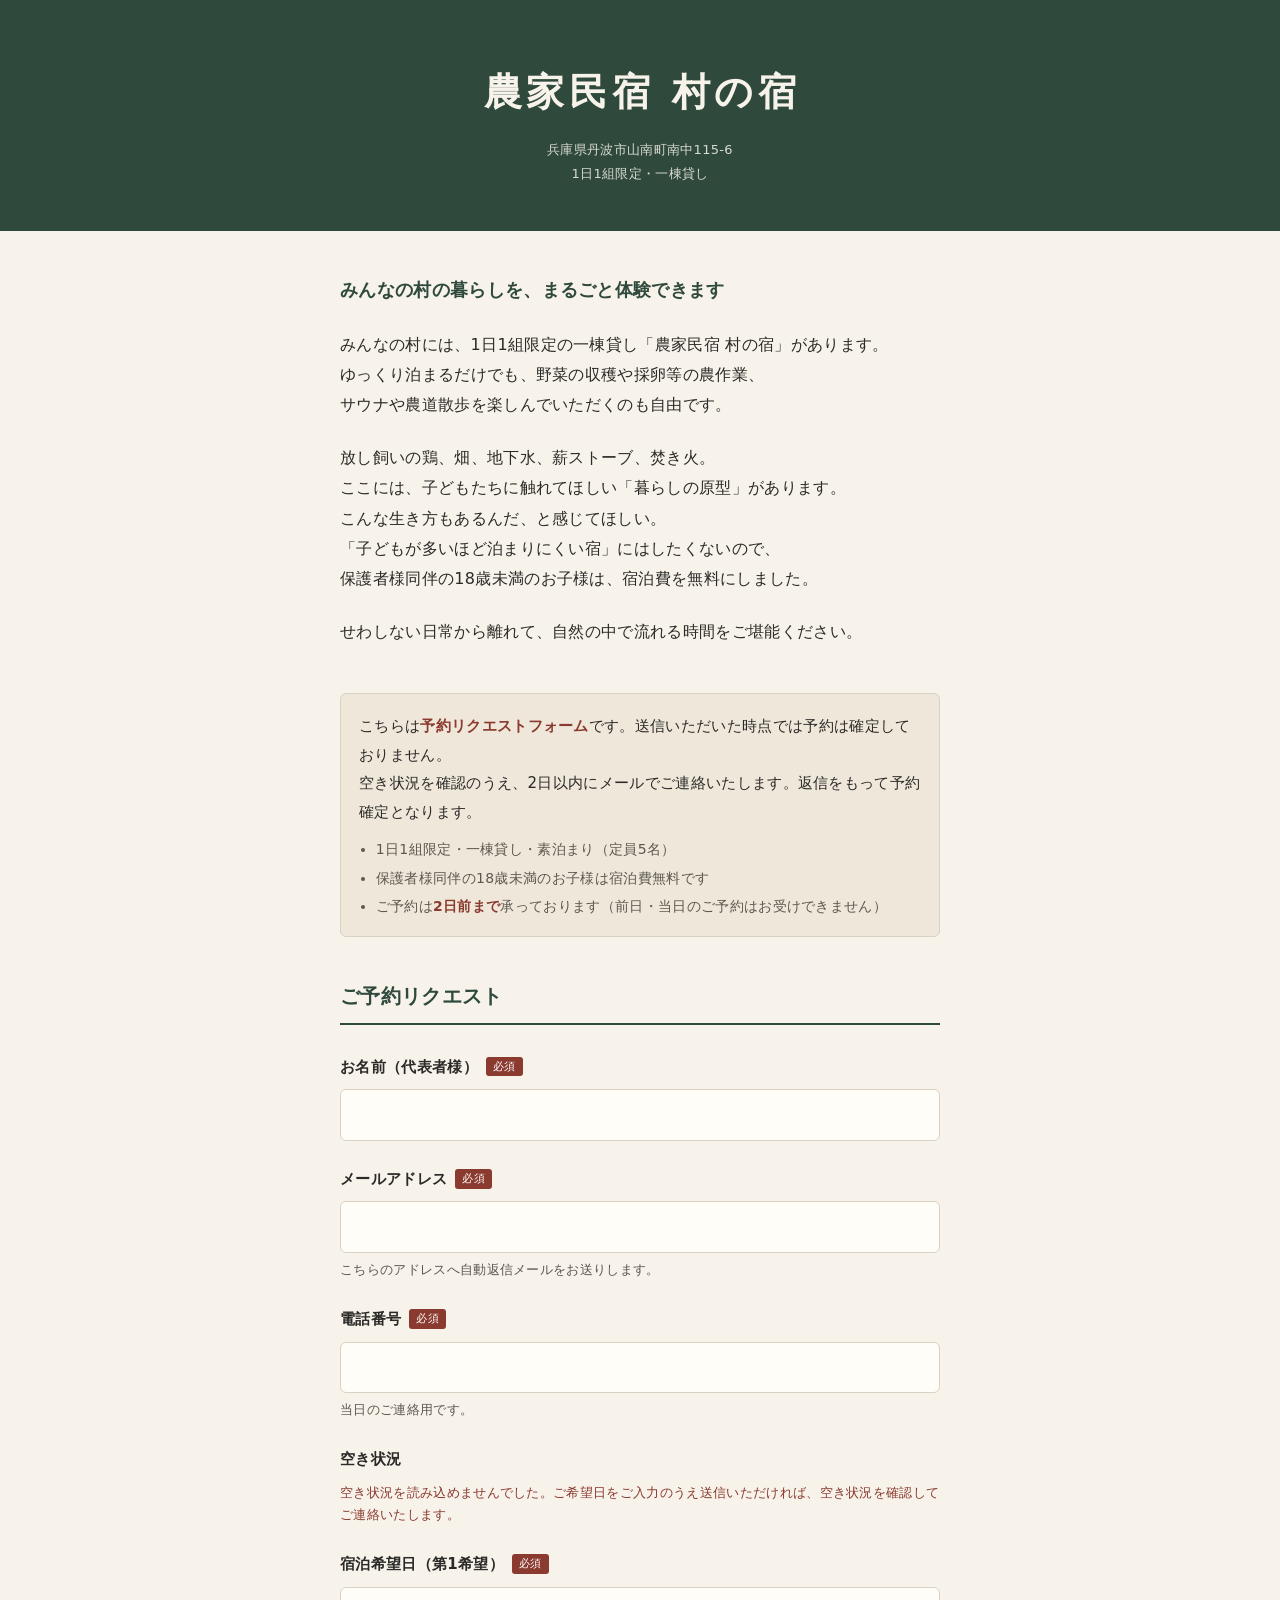
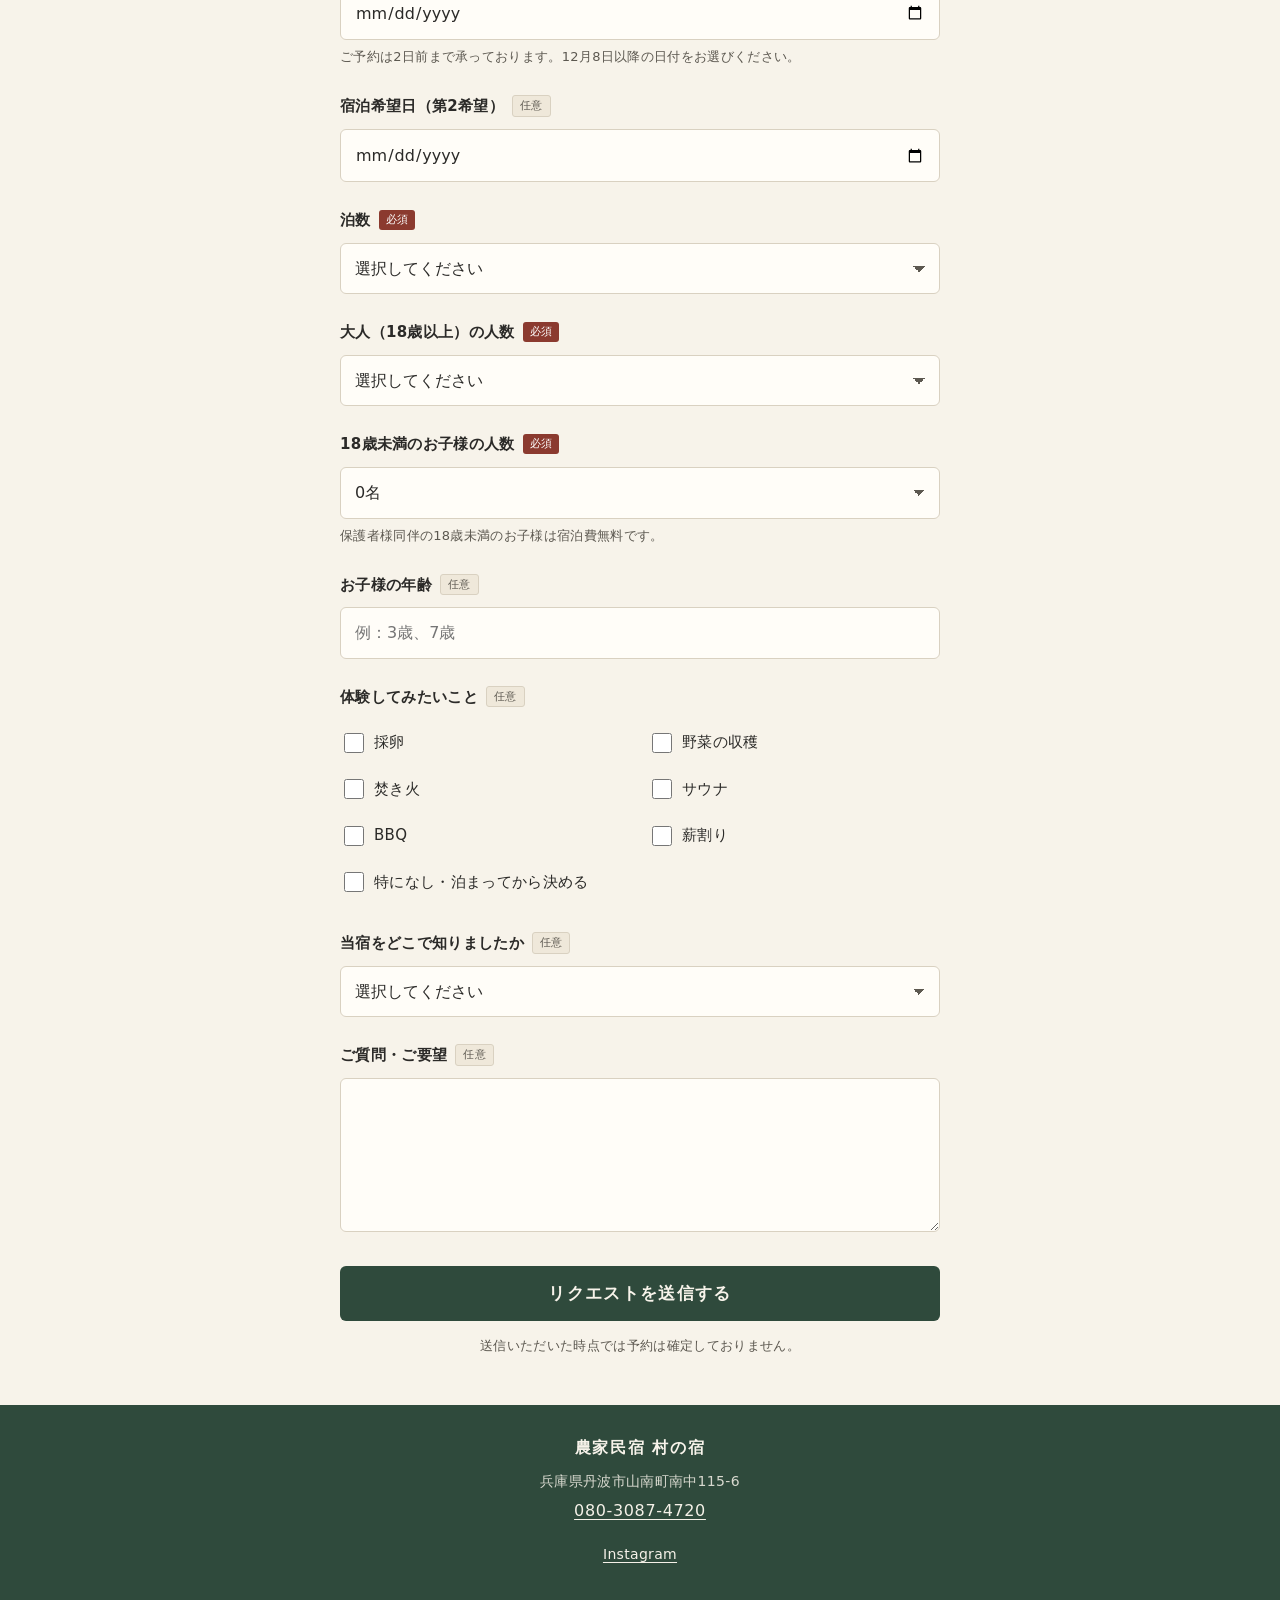
==== index.html @ bb7b324a "Add files via upload" ====
<!DOCTYPE html>
<html lang="ja">
<head>
<meta charset="UTF-8">
<meta name="viewport" content="width=device-width, initial-scale=1">
<title>ご予約リクエスト｜農家民宿 村の宿（兵庫県丹波市）</title>
<meta name="description" content="兵庫県丹波市の1日1組限定・一棟貸し「農家民宿 村の宿」の予約リクエストフォームです。">
<link rel="stylesheet" href="style.css">
</head>
<body>

<header class="hero">
  <h1 class="hero-title">農家民宿 村の宿</h1>
  <p class="hero-place">
    兵庫県丹波市山南町南中115-6<br>
    1日1組限定・一棟貸し
  </p>
</header>

<main>

  <!-- ============ 1. 宿の紹介文（要件書の確定稿。変更しないこと） ============ -->
  <section class="intro">
    <p class="lead">みんなの村の暮らしを、まるごと体験できます</p>
    <p>
      みんなの村には、1日1組限定の一棟貸し「農家民宿 村の宿」があります。<br>
      ゆっくり泊まるだけでも、野菜の収穫や採卵等の農作業、<br>
      サウナや農道散歩を楽しんでいただくのも自由です。
    </p>
    <p>
      放し飼いの鶏、畑、地下水、薪ストーブ、焚き火。<br>
      ここには、子どもたちに触れてほしい「暮らしの原型」があります。<br>
      こんな生き方もあるんだ、と感じてほしい。<br>
      「子どもが多いほど泊まりにくい宿」にはしたくないので、<br>
      保護者様同伴の18歳未満のお子様は、宿泊費を無料にしました。
    </p>
    <p>
      せわしない日常から離れて、自然の中で流れる時間をご堪能ください。
    </p>
  </section>

  <!-- ============ 2. 注意書き ============ -->
  <section class="notice">
    <p>
      こちらは<strong>予約リクエストフォーム</strong>です。送信いただいた時点では予約は確定しておりません。<br>
      空き状況を確認のうえ、2日以内にメールでご連絡いたします。返信をもって予約確定となります。
    </p>
    <ul>
      <li>1日1組限定・一棟貸し・素泊まり（定員5名）</li>
      <li>保護者様同伴の18歳未満のお子様は宿泊費無料です</li>
      <li>ご予約は<strong>2日前まで</strong>承っております（前日・当日のご予約はお受けできません）</li>
    </ul>
  </section>

  <!-- ============ 3. フォーム本体 ============ -->
  <section class="form-section" id="formSection">
    <h2>ご予約リクエスト</h2>

    <form id="reserveForm" novalidate>

      <div class="field">
        <label for="name">お名前（代表者様）<span class="req">必須</span></label>
        <input type="text" id="name" name="name" autocomplete="name" required>
      </div>

      <div class="field">
        <label for="email">メールアドレス<span class="req">必須</span></label>
        <input type="email" id="email" name="email" autocomplete="email" inputmode="email" required>
        <p class="hint">こちらのアドレスへ自動返信メールをお送りします。</p>
      </div>

      <div class="field">
        <label for="tel">電話番号<span class="req">必須</span></label>
        <input type="tel" id="tel" name="tel" autocomplete="tel" inputmode="tel" required>
        <p class="hint">当日のご連絡用です。</p>
      </div>

      <!-- ===== 空き状況カレンダー（Googleカレンダーと連動） ===== -->
      <div class="field">
        <p class="cal-label">空き状況</p>

        <div class="calendar-box" id="calendarBox" hidden>
          <div class="cal-head">
            <button type="button" class="cal-nav" id="calPrev" aria-label="前の月">‹</button>
            <p class="cal-title" id="calTitle">—</p>
            <button type="button" class="cal-nav" id="calNext" aria-label="次の月">›</button>
          </div>

          <div class="cal-grid cal-dow" aria-hidden="true">
            <span class="cal-sun">日</span><span>月</span><span>火</span>
            <span>水</span><span>木</span><span>金</span><span class="cal-sat">土</span>
          </div>

          <div class="cal-grid" id="calGrid"></div>

          <p class="cal-legend">
            <span class="lg-ok">○</span>ご予約いただけます
            <span class="lg-ng">×</span>ご予約いただけません
          </p>
        </div>

        <p class="cal-status" id="calStatus">空き状況を読み込んでいます…</p>
      </div>

      <div class="field">
        <label for="date1">宿泊希望日（第1希望）<span class="req">必須</span></label>
        <input type="date" id="date1" name="date1" required>
        <p class="date-judge" id="date1Judge" hidden></p>
        <p class="hint">
          ご予約は2日前まで承っております。<span class="js-min-date">—</span>以降の日付をお選びください。
        </p>
      </div>

      <div class="field">
        <label for="date2">宿泊希望日（第2希望）<span class="opt">任意</span></label>
        <input type="date" id="date2" name="date2">
        <p class="date-judge" id="date2Judge" hidden></p>
      </div>

      <div class="field">
        <label for="nights">泊数<span class="req">必須</span></label>
        <select id="nights" name="nights" required>
          <option value="">選択してください</option>
          <option value="1泊">1泊</option>
          <option value="2泊">2泊</option>
          <option value="3泊以上">3泊以上</option>
        </select>
      </div>

      <div class="field">
        <label for="adults">大人（18歳以上）の人数<span class="req">必須</span></label>
        <select id="adults" name="adults" required>
          <option value="">選択してください</option>
          <option value="1">1名</option>
          <option value="2">2名</option>
          <option value="3">3名</option>
          <option value="4">4名</option>
          <option value="5">5名</option>
        </select>
      </div>

      <div class="field">
        <label for="children">18歳未満のお子様の人数<span class="req">必須</span></label>
        <select id="children" name="children" required>
          <option value="0">0名</option>
          <option value="1">1名</option>
          <option value="2">2名</option>
          <option value="3">3名</option>
          <option value="4">4名</option>
        </select>
        <p class="hint">保護者様同伴の18歳未満のお子様は宿泊費無料です。</p>
        <p class="inline-warn" id="capacityWarn" hidden>
          定員は5名です。合計人数をご確認ください。
        </p>
      </div>

      <div class="field">
        <label for="childAges">お子様の年齢<span class="opt">任意</span></label>
        <input type="text" id="childAges" name="childAges" placeholder="例：3歳、7歳">
      </div>

      <fieldset class="field">
        <legend>体験してみたいこと<span class="opt">任意</span></legend>
        <div class="checks">
          <label><input type="checkbox" name="experiences" value="採卵"><span>採卵</span></label>
          <label><input type="checkbox" name="experiences" value="野菜の収穫"><span>野菜の収穫</span></label>
          <label><input type="checkbox" name="experiences" value="焚き火"><span>焚き火</span></label>
          <label><input type="checkbox" name="experiences" value="サウナ"><span>サウナ</span></label>
          <label><input type="checkbox" name="experiences" value="BBQ"><span>BBQ</span></label>
          <label><input type="checkbox" name="experiences" value="薪割り"><span>薪割り</span></label>
          <label><input type="checkbox" name="experiences" value="特になし・泊まってから決める"><span>特になし・泊まってから決める</span></label>
        </div>
      </fieldset>

      <div class="field">
        <label for="source">当宿をどこで知りましたか<span class="opt">任意</span></label>
        <select id="source" name="source">
          <option value="">選択してください</option>
          <option value="Instagram">Instagram</option>
          <option value="YouTube">YouTube</option>
          <option value="書籍">書籍</option>
          <option value="Airbnb">Airbnb</option>
          <option value="知人の紹介">知人の紹介</option>
          <option value="検索">検索</option>
          <option value="その他">その他</option>
        </select>
      </div>

      <div class="field">
        <label for="message">ご質問・ご要望<span class="opt">任意</span></label>
        <textarea id="message" name="message" rows="5"></textarea>
      </div>

      <!-- スパム対策用のhoneypot。人には見えない。入力があれば送信を無視する -->
      <div class="hp" aria-hidden="true">
        <label for="company">会社名（入力しないでください）</label>
        <input type="text" id="company" name="company" tabindex="-1" autocomplete="off">
      </div>

      <p class="error-box" id="errorBox" hidden></p>

      <button type="submit" class="submit-btn" id="submitBtn">リクエストを送信する</button>

      <p class="hint center">
        送信いただいた時点では予約は確定しておりません。
      </p>
    </form>
  </section>

  <!-- ============ 送信完了メッセージ（送信後に表示） ============ -->
  <section class="thanks" id="thanks" hidden>
    <h2>送信が完了しました</h2>
    <p>
      リクエストを受け付けました。空き状況を確認のうえ、2日以内にご連絡いたします。<br>
      2日経っても返信がない場合は、お手数ですが迷惑メールフォルダをご確認ください。
    </p>
  </section>

</main>

<!-- ============ 4. フッター ============ -->
<footer class="site-footer">
  <p class="footer-name">農家民宿 村の宿</p>
  <p class="footer-addr">兵庫県丹波市山南町南中115-6</p>
  <p class="footer-tel">
    <a href="tel:08030874720">080-3087-4720</a>
  </p>
  <p class="footer-links">
    <a href="https://instagram.com/min.mura" target="_blank" rel="noopener">Instagram</a>
  </p>
</footer>

<script src="script.js"></script>
</body>
</html>
---- style.css ----
/* =========================================================
   農家民宿 村の宿 予約リクエストフォーム
   配色：生成り / 墨色 / 深緑
   スマホ表示を基準に作成
   ========================================================= */

:root {
  --kinari: #f7f3ea;        /* 生成り（背景） */
  --kinari-deep: #efe8da;   /* 生成りの濃い方（区切り・囲み） */
  --sumi: #2b2a28;          /* 墨色（本文） */
  --sumi-light: #5c5850;    /* 補足文字 */
  --midori: #2f4a3c;        /* 深緑（見出し・ボタン） */
  --midori-dark: #24392e;   /* 深緑の押下時 */
  --line: #d9d1c1;          /* 罫線 */
  --warn: #8b3a2f;          /* 注意・エラー */
  --footer-link: #f5f1e8;   /* フッターのリンク（深緑の背景に映える生成りの白） */
  --radius: 6px;
  --maxw: 640px;
}

* { box-sizing: border-box; }

html { -webkit-text-size-adjust: 100%; }

body {
  margin: 0;
  padding: 0;
  background: var(--kinari);
  color: var(--sumi);
  font-family: "Hiragino Sans", "Hiragino Kaku Gothic ProN", "Noto Sans JP",
               "Yu Gothic", "Meiryo", system-ui, sans-serif;
  font-size: 16px;
  line-height: 1.9;
  letter-spacing: 0.02em;
}

main {
  max-width: var(--maxw);
  margin: 0 auto;
  padding: 0 20px 48px;
}

/* ---------- ヘッダー ---------- */
.hero {
  background: var(--midori);
  color: var(--kinari);
  text-align: center;
  padding: 36px 20px 30px;
}
.hero-title {
  /* 「農家民宿 村の宿」を1行・同じ大きさで表示する。
     字間を広げているぶん、狭いスマホでも折り返さないよう nowrap を指定 */
  margin: 0 0 10px;
  font-size: 26px;
  font-weight: 600;
  letter-spacing: 0.12em;
  text-indent: 0.12em;
  white-space: nowrap;
}
.hero-place {
  margin: 0;
  font-size: 13px;
  line-height: 1.8;
  opacity: 0.85;
}

/* ---------- 紹介文 ---------- */
.intro {
  padding: 32px 0 8px;
}
.intro .lead {
  font-size: 18px;
  font-weight: 600;
  color: var(--midori);
  margin: 0 0 24px;
  line-height: 1.7;
}
.intro p {
  margin: 0 0 22px;
}

/* ---------- 注意書き ---------- */
.notice {
  background: var(--kinari-deep);
  border: 1px solid var(--line);
  border-radius: var(--radius);
  padding: 18px 18px 14px;
  margin: 16px 0 40px;
  font-size: 15px;
}
.notice p { margin: 0 0 10px; }
.notice strong { color: var(--warn); }
.notice ul {
  margin: 0;
  padding-left: 1.2em;
  font-size: 14px;
  color: var(--sumi-light);
}
.notice li { margin-bottom: 2px; }

/* ---------- フォーム ---------- */
.form-section h2,
.thanks h2 {
  font-size: 20px;
  color: var(--midori);
  border-bottom: 2px solid var(--midori);
  padding-bottom: 8px;
  margin: 0 0 28px;
  font-weight: 600;
}

.field {
  margin: 0 0 24px;
  border: 0;
  padding: 0;
}

.field > label,
.field > legend {
  display: block;
  font-size: 15px;
  font-weight: 600;
  margin-bottom: 8px;
  padding: 0;
}

.req, .opt {
  display: inline-block;
  font-size: 11px;
  font-weight: 500;
  line-height: 1.6;
  padding: 1px 7px;
  margin-left: 8px;
  border-radius: 3px;
  vertical-align: 2px;
}
.req { background: var(--warn); color: #fff; }
.opt { background: var(--kinari-deep); color: var(--sumi-light); border: 1px solid var(--line); }

input[type="text"],
input[type="email"],
input[type="tel"],
input[type="date"],
select,
textarea {
  width: 100%;
  font-family: inherit;
  font-size: 16px;           /* 16px未満だとiPhoneで拡大されるため下げない */
  line-height: 1.6;
  color: var(--sumi);
  background: #fffdf8;
  border: 1px solid var(--line);
  border-radius: var(--radius);
  padding: 12px 14px;
  appearance: none;
  -webkit-appearance: none;
}

select {
  background-image: linear-gradient(45deg, transparent 50%, var(--sumi-light) 50%),
                    linear-gradient(135deg, var(--sumi-light) 50%, transparent 50%);
  background-position: calc(100% - 20px) 50%, calc(100% - 14px) 50%;
  background-size: 6px 6px, 6px 6px;
  background-repeat: no-repeat;
  padding-right: 40px;
}

input[type="date"] { min-height: 48px; }

textarea { resize: vertical; }

input:focus, select:focus, textarea:focus {
  outline: 2px solid var(--midori);
  outline-offset: 1px;
  border-color: var(--midori);
}

/* 入力エラーの見た目 */
.is-error input,
.is-error select,
.is-error textarea { border-color: var(--warn); background: #fdf6f4; }

.hint {
  margin: 6px 0 0;
  font-size: 13px;
  line-height: 1.7;
  color: var(--sumi-light);
}
.hint.center { text-align: center; margin-top: 14px; }

.inline-warn {
  margin: 8px 0 0;
  font-size: 13px;
  color: var(--warn);
  font-weight: 600;
}

/* チェックボックス */
.checks {
  display: flex;
  flex-direction: column;
  gap: 2px;
}
.checks label {
  display: flex;
  align-items: center;
  gap: 10px;
  padding: 9px 4px;
  font-size: 15px;
  cursor: pointer;
}
.checks input[type="checkbox"] {
  width: 20px;
  height: 20px;
  accent-color: var(--midori);
  flex: none;
  margin: 0;
}

/* ---------- 空き状況カレンダー ---------- */
.cal-label {
  font-size: 15px;
  font-weight: 600;
  margin: 0 0 8px;
}

.calendar-box {
  border: 1px solid var(--line);
  border-radius: var(--radius);
  background: #fffdf8;
  padding: 12px 10px 10px;
}

.cal-head {
  display: flex;
  align-items: center;
  justify-content: space-between;
  margin-bottom: 10px;
}
.cal-title {
  margin: 0;
  font-size: 16px;
  font-weight: 600;
  color: var(--midori);
}
.cal-nav {
  font-family: inherit;
  font-size: 20px;
  line-height: 1;
  color: var(--midori);
  background: var(--kinari);
  border: 1px solid var(--line);
  border-radius: var(--radius);
  width: 40px;
  height: 36px;
  cursor: pointer;
}
.cal-nav:disabled { opacity: 0.3; cursor: default; }

.cal-grid {
  display: grid;
  grid-template-columns: repeat(7, 1fr);
  gap: 2px;
}

.cal-dow {
  font-size: 12px;
  color: var(--sumi-light);
  text-align: center;
  margin-bottom: 4px;
}
.cal-sun { color: #a4543f; }
.cal-sat { color: #3f5f7a; }

/* 日付のマス */
.cal-day {
  text-align: center;
  padding: 5px 0 6px;
  border-radius: 4px;
  line-height: 1.3;
  min-height: 46px;
}
.cal-day .d {
  display: block;
  font-size: 13px;
  color: var(--sumi-light);
}
.cal-day .m {
  display: block;
  font-size: 16px;
  font-weight: 600;
}

/* 予約できる日 */
.cal-ok { background: #eef3ee; }
.cal-ok .m { color: var(--midori); }

/* 予約できない日 */
.cal-ng { background: var(--kinari-deep); }
.cal-ng .d { opacity: 0.5; }
.cal-ng .m { color: var(--warn); }

/* 受付対象外（過去・2日以内・空白） */
.cal-off .d, .cal-off .m { color: #b8b2a6; font-weight: 400; }
.cal-empty { background: none; }

.cal-legend {
  margin: 10px 0 0;
  font-size: 12px;
  color: var(--sumi-light);
  text-align: center;
}
.cal-legend .lg-ok { color: var(--midori); font-weight: 600; margin-right: 3px; }
.cal-legend .lg-ng { color: var(--warn); font-weight: 600; margin: 0 3px 0 14px; }

.cal-status {
  margin: 8px 0 0;
  font-size: 13px;
  line-height: 1.7;
  color: var(--sumi-light);
}
.cal-status.is-warn { color: var(--warn); }

/* 日付欄の下に出す判定 */
.date-judge {
  margin: 8px 0 0;
  font-size: 14px;
  font-weight: 600;
}
.date-judge.ok { color: var(--midori); }
.date-judge.ng { color: var(--warn); }

/* honeypot（画面に出さない。display:noneだと埋めないボットがいるため座標で隠す） */
.hp {
  position: absolute;
  left: -9999px;
  width: 1px;
  height: 1px;
  overflow: hidden;
}

/* エラー表示 */
.error-box {
  background: #fdf1ee;
  border: 1px solid var(--warn);
  border-radius: var(--radius);
  color: var(--warn);
  font-size: 14px;
  padding: 12px 14px;
  margin: 0 0 18px;
  white-space: pre-line;
}

/* 送信ボタン */
.submit-btn {
  display: block;
  width: 100%;
  font-family: inherit;
  font-size: 17px;
  font-weight: 600;
  letter-spacing: 0.08em;
  color: var(--kinari);
  background: var(--midori);
  border: 0;
  border-radius: var(--radius);
  padding: 16px;
  cursor: pointer;
}
.submit-btn:active { background: var(--midori-dark); }
.submit-btn:disabled {
  background: #9aa79f;
  cursor: default;
}

/* ---------- 送信完了 ---------- */
.thanks {
  padding: 40px 0;
}
.thanks p {
  background: var(--kinari-deep);
  border: 1px solid var(--line);
  border-radius: var(--radius);
  padding: 20px;
  margin: 0;
}

/* ---------- フッター ---------- */
.site-footer {
  background: var(--midori);
  color: var(--kinari);
  text-align: center;
  padding: 28px 20px 32px;
  font-size: 14px;
}
.footer-name {
  margin: 0;
  font-size: 16px;
  font-weight: 600;
  letter-spacing: 0.1em;
}
.footer-addr { margin: 4px 0 2px; opacity: 0.85; }

/* 電話番号（スマホではタップで発信できます） */
.footer-tel { margin: 0 0 12px; }
.footer-tel a {
  font-size: 16px;
  letter-spacing: 0.04em;
}

/* フッター内のリンク（電話番号・Instagram）の色
   深緑の背景に映える生成りの白で統一する。
   ブラウザ既定の青／訪問済みの紫にならないよう、
   未訪問・訪問済み・操作中のすべてを同じ色に固定している */
.site-footer a,
.site-footer a:link,
.site-footer a:visited,
.site-footer a:hover,
.site-footer a:active,
.site-footer a:focus {
  color: var(--footer-link);
  text-decoration: underline;
  text-underline-offset: 3px;
}

.footer-links .sep { opacity: 0.6; margin: 0 6px; }

/* ---------- 画面が広いとき ---------- */
@media (min-width: 700px) {
  .hero { padding: 56px 20px 46px; }
  .hero-title { font-size: 38px; }
  .intro { padding-top: 44px; }
  .checks {
    display: grid;
    grid-template-columns: 1fr 1fr;
    gap: 0 16px;
  }
}
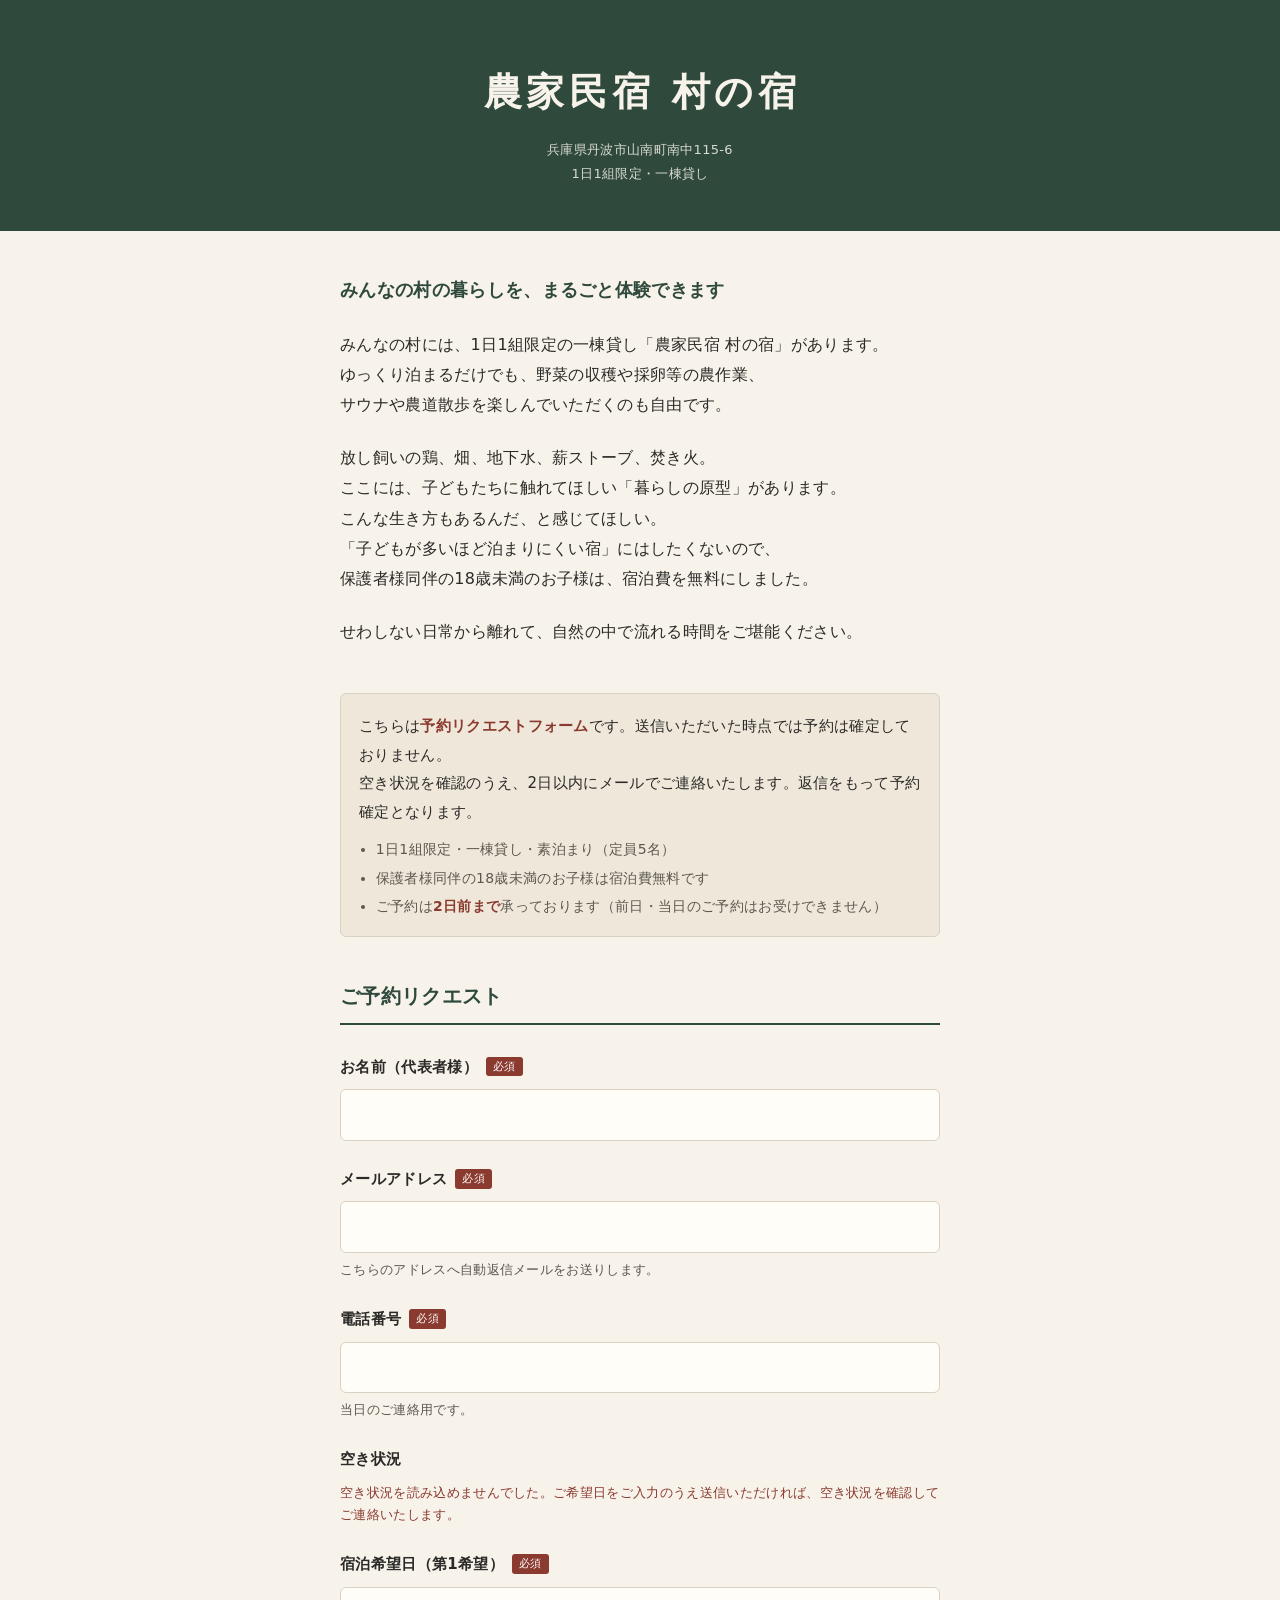
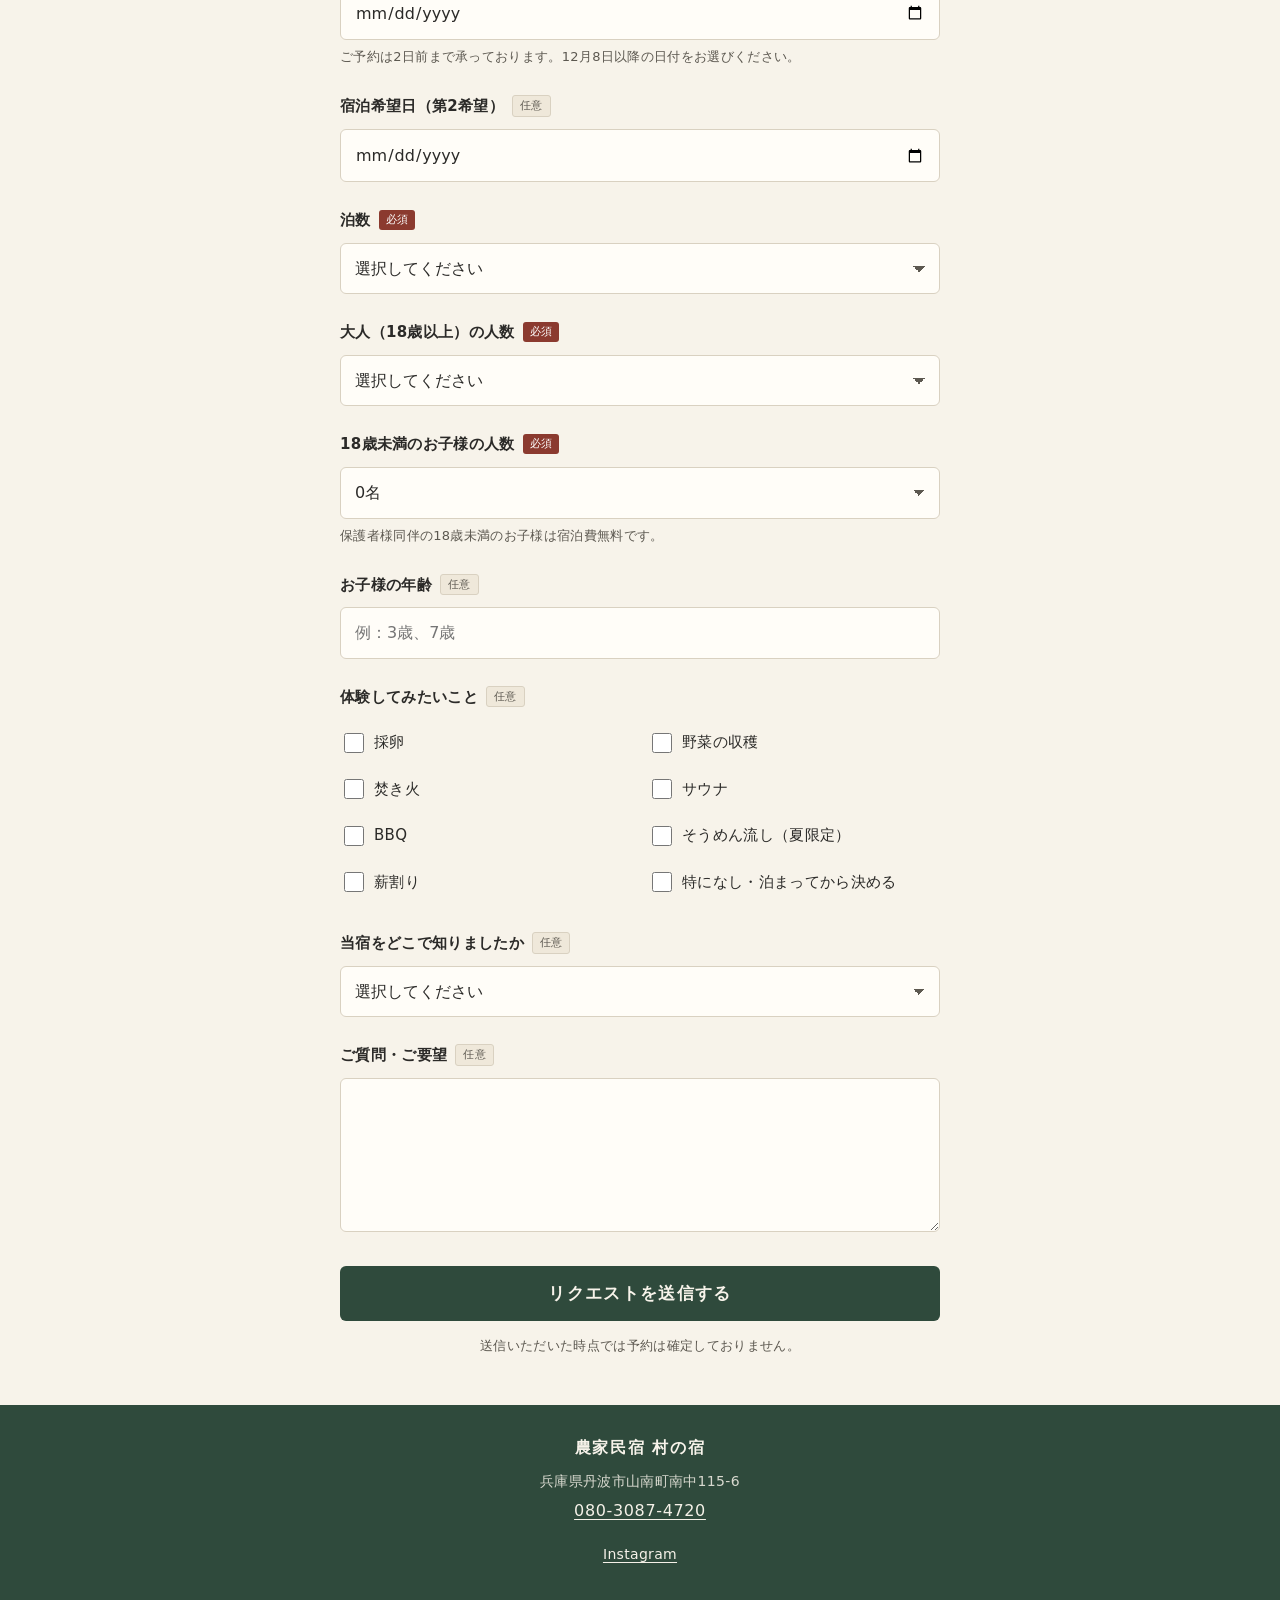
==== commit 453e1ba3: "Update index.html" ====
--- a/index.html
+++ b/index.html
@@ -75,7 +75,7 @@
         <p class="hint">当日のご連絡用です。</p>
       </div>
 
-      <!-- ===== 空き状況カレンダー（Googleカレンダーと連動） ===== -->
+      <!-- ===== 空き状況カレンダー（予約台帳の「休業日」シートと連動） ===== -->
       <div class="field">
         <p class="cal-label">空き状況</p>
 
@@ -167,6 +167,7 @@
           <label><input type="checkbox" name="experiences" value="焚き火"><span>焚き火</span></label>
           <label><input type="checkbox" name="experiences" value="サウナ"><span>サウナ</span></label>
           <label><input type="checkbox" name="experiences" value="BBQ"><span>BBQ</span></label>
+          <label><input type="checkbox" name="experiences" value="そうめん流し（夏限定）"><span>そうめん流し（夏限定）</span></label>
           <label><input type="checkbox" name="experiences" value="薪割り"><span>薪割り</span></label>
           <label><input type="checkbox" name="experiences" value="特になし・泊まってから決める"><span>特になし・泊まってから決める</span></label>
         </div>
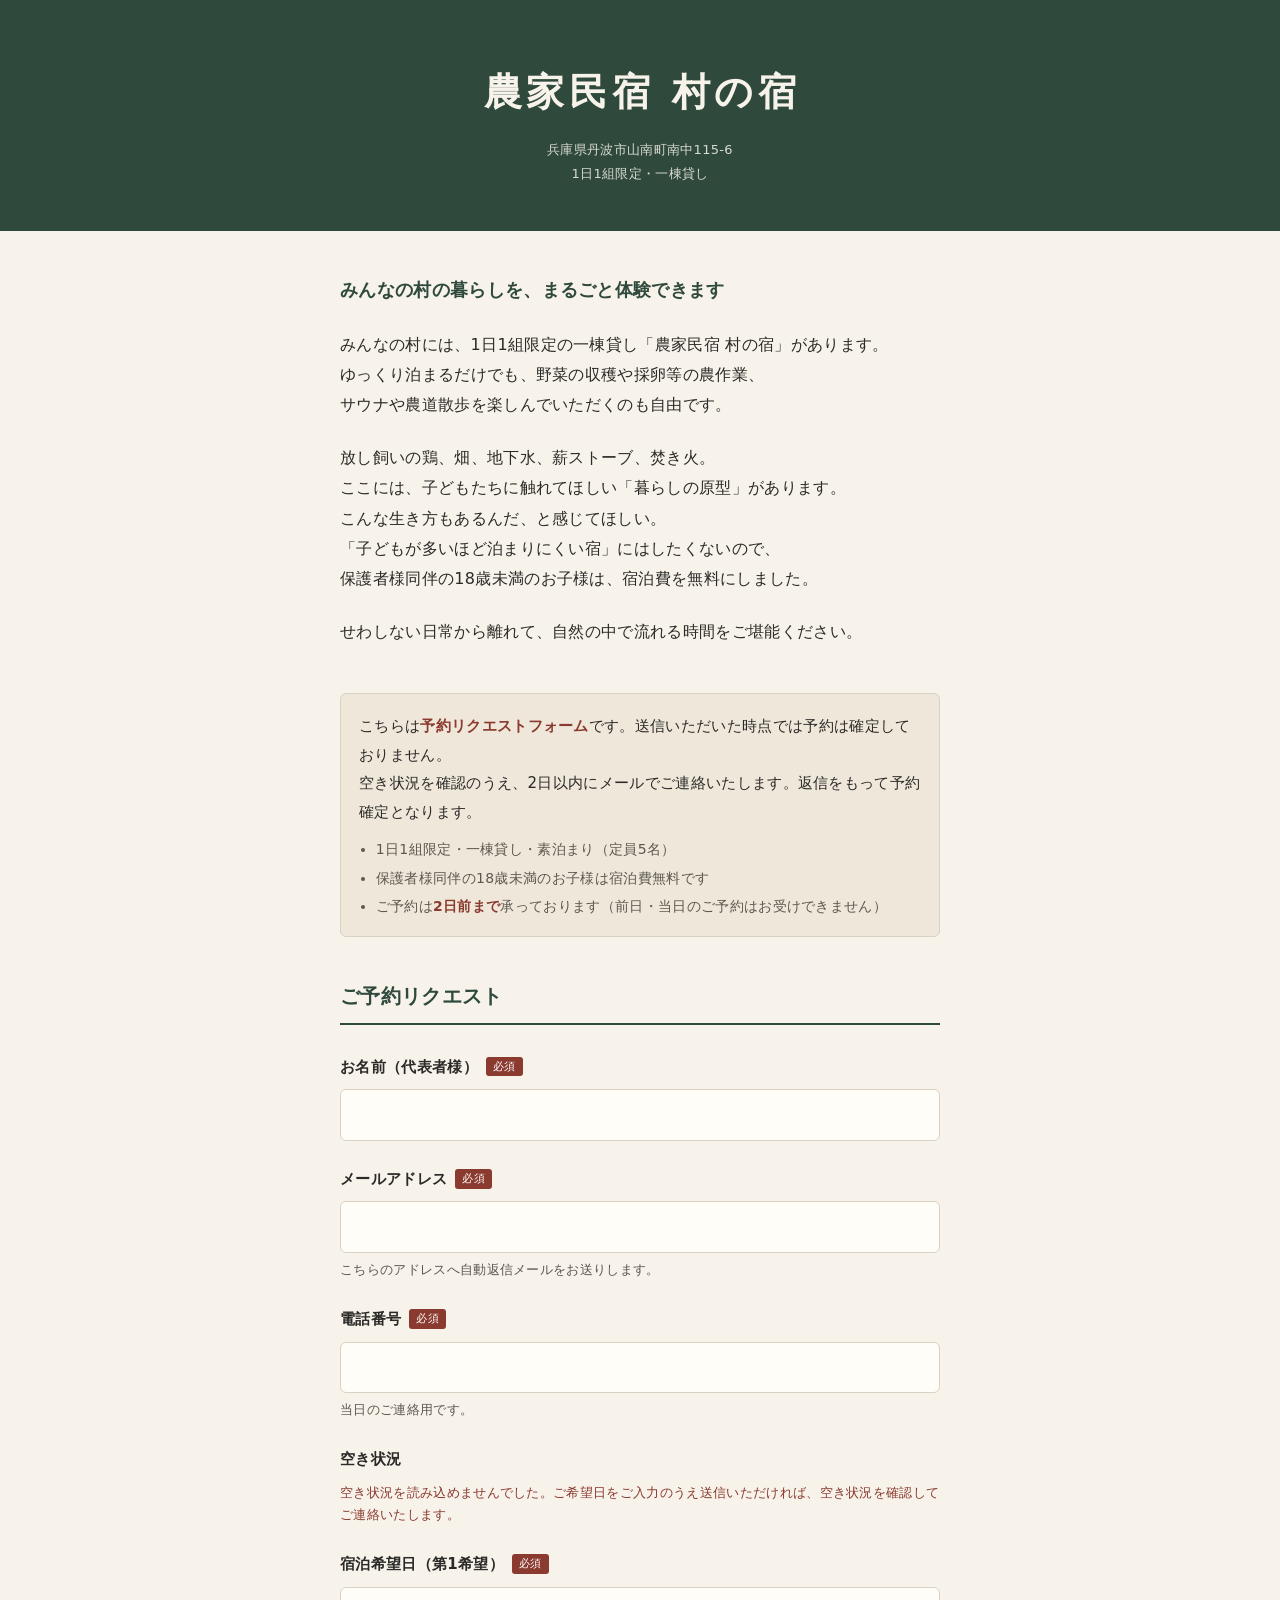
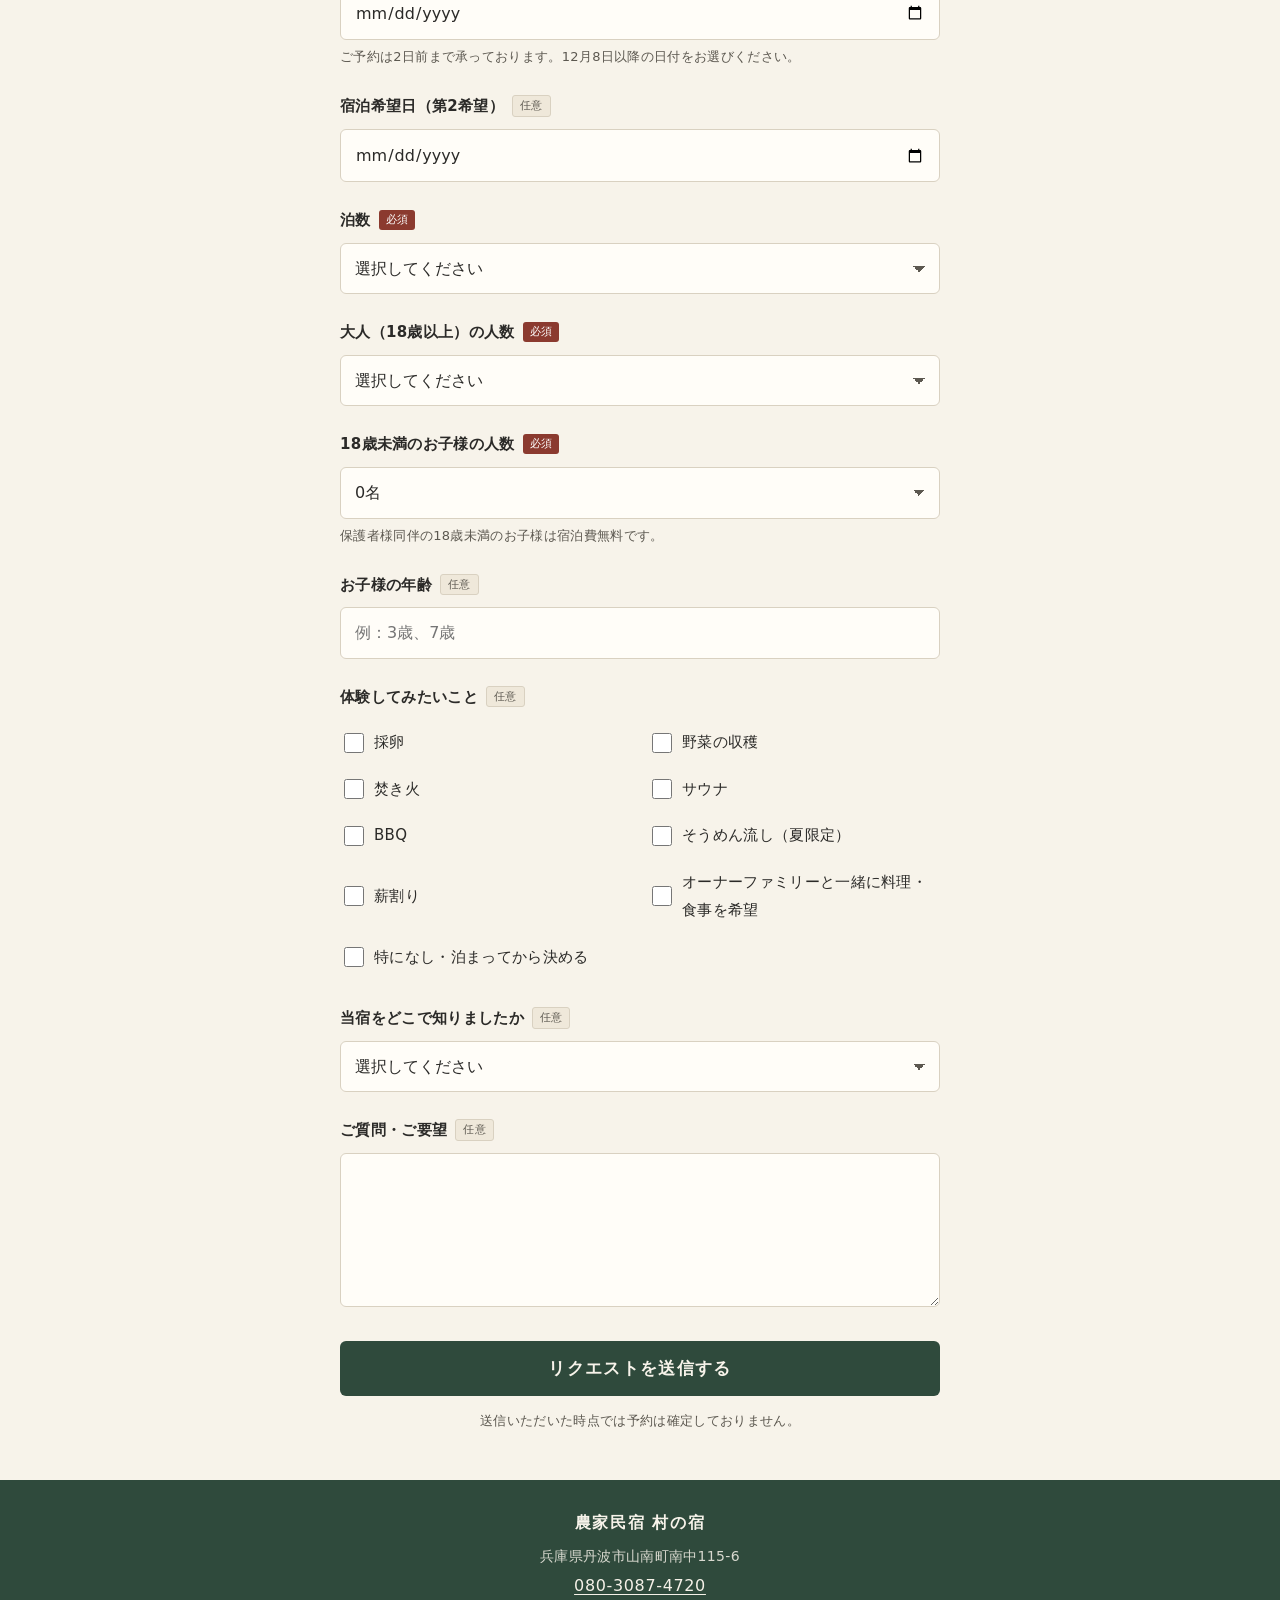
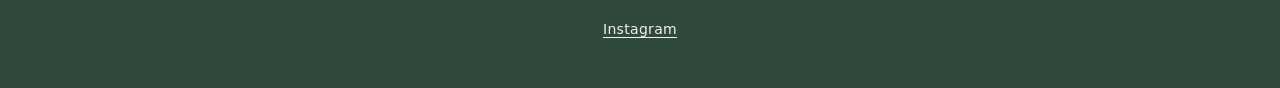
==== commit a6a3d097: "Update index.html" ====
--- a/index.html
+++ b/index.html
@@ -169,6 +169,7 @@
           <label><input type="checkbox" name="experiences" value="BBQ"><span>BBQ</span></label>
           <label><input type="checkbox" name="experiences" value="そうめん流し（夏限定）"><span>そうめん流し（夏限定）</span></label>
           <label><input type="checkbox" name="experiences" value="薪割り"><span>薪割り</span></label>
+          <label><input type="checkbox" name="experiences" value="オーナーファミリーと一緒に料理・食事を希望"><span>オーナーファミリーと一緒に料理・食事を希望</span></label>
           <label><input type="checkbox" name="experiences" value="特になし・泊まってから決める"><span>特になし・泊まってから決める</span></label>
         </div>
       </fieldset>
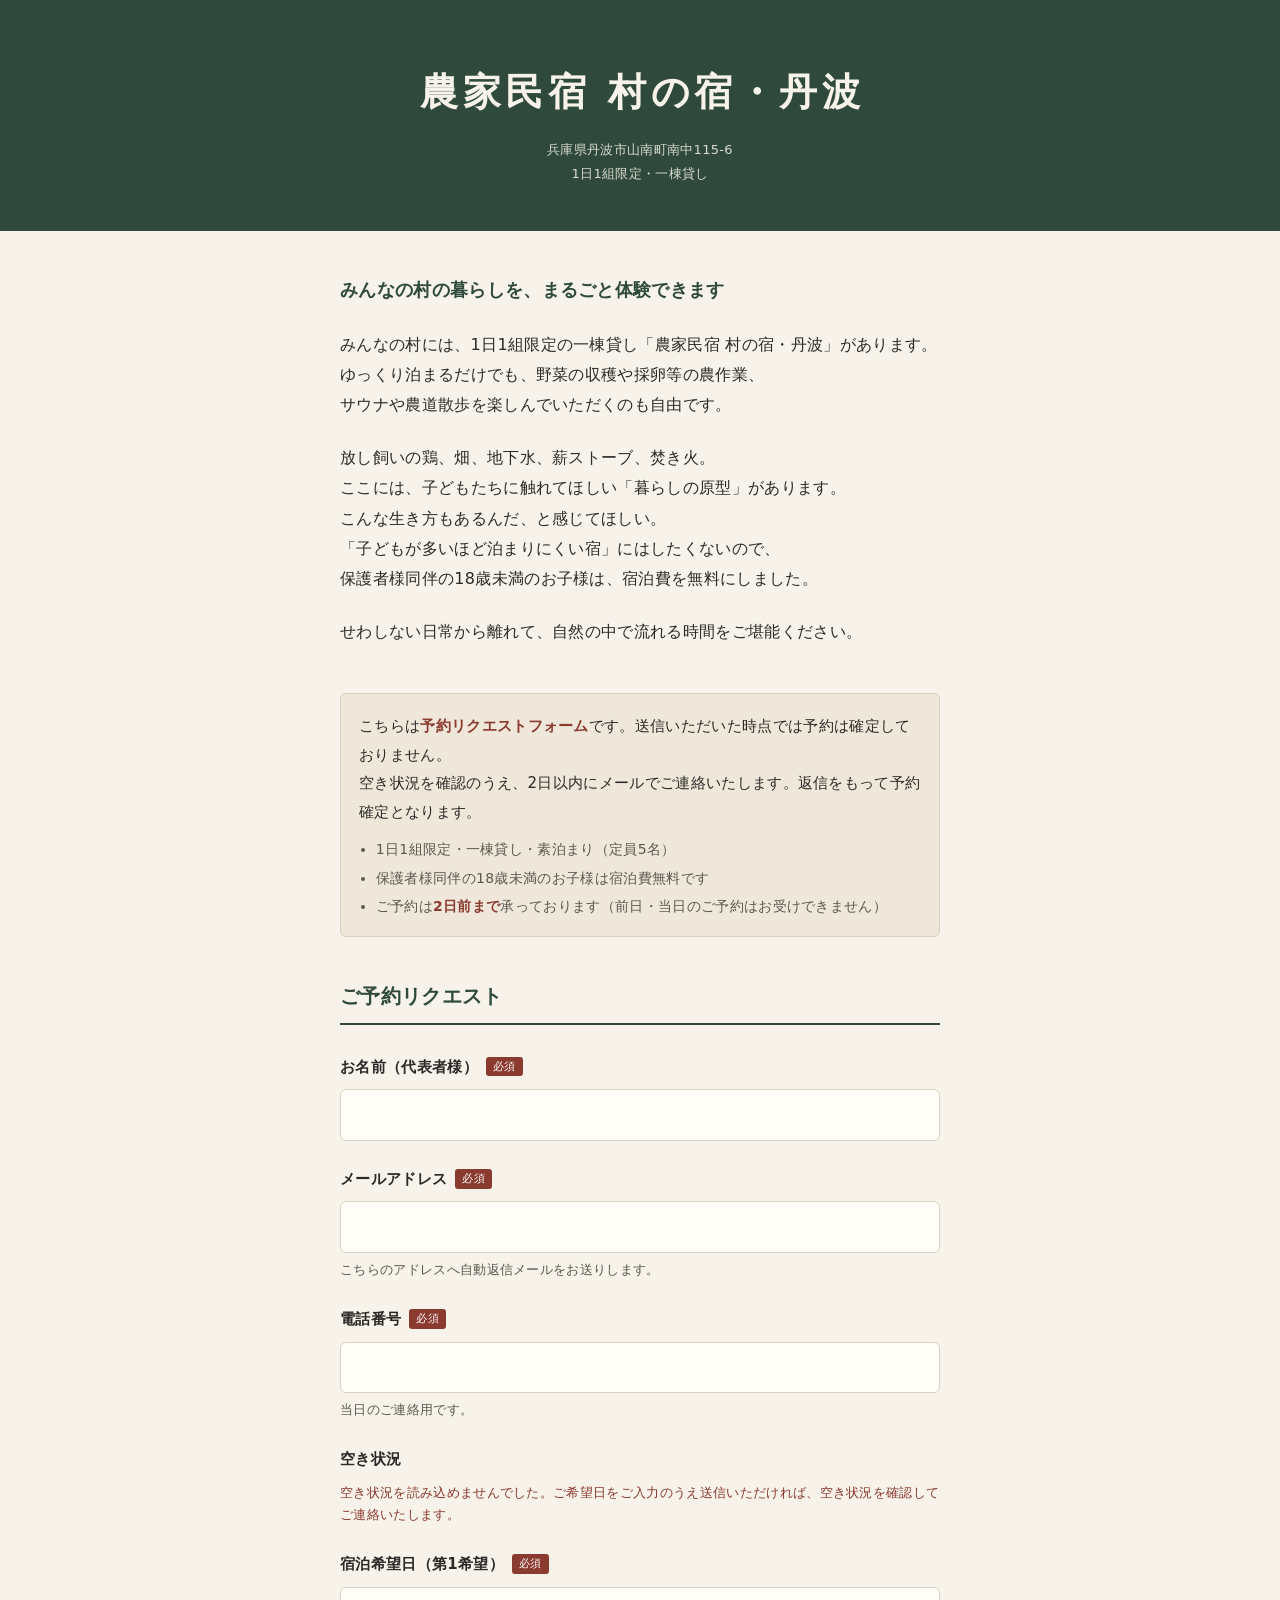
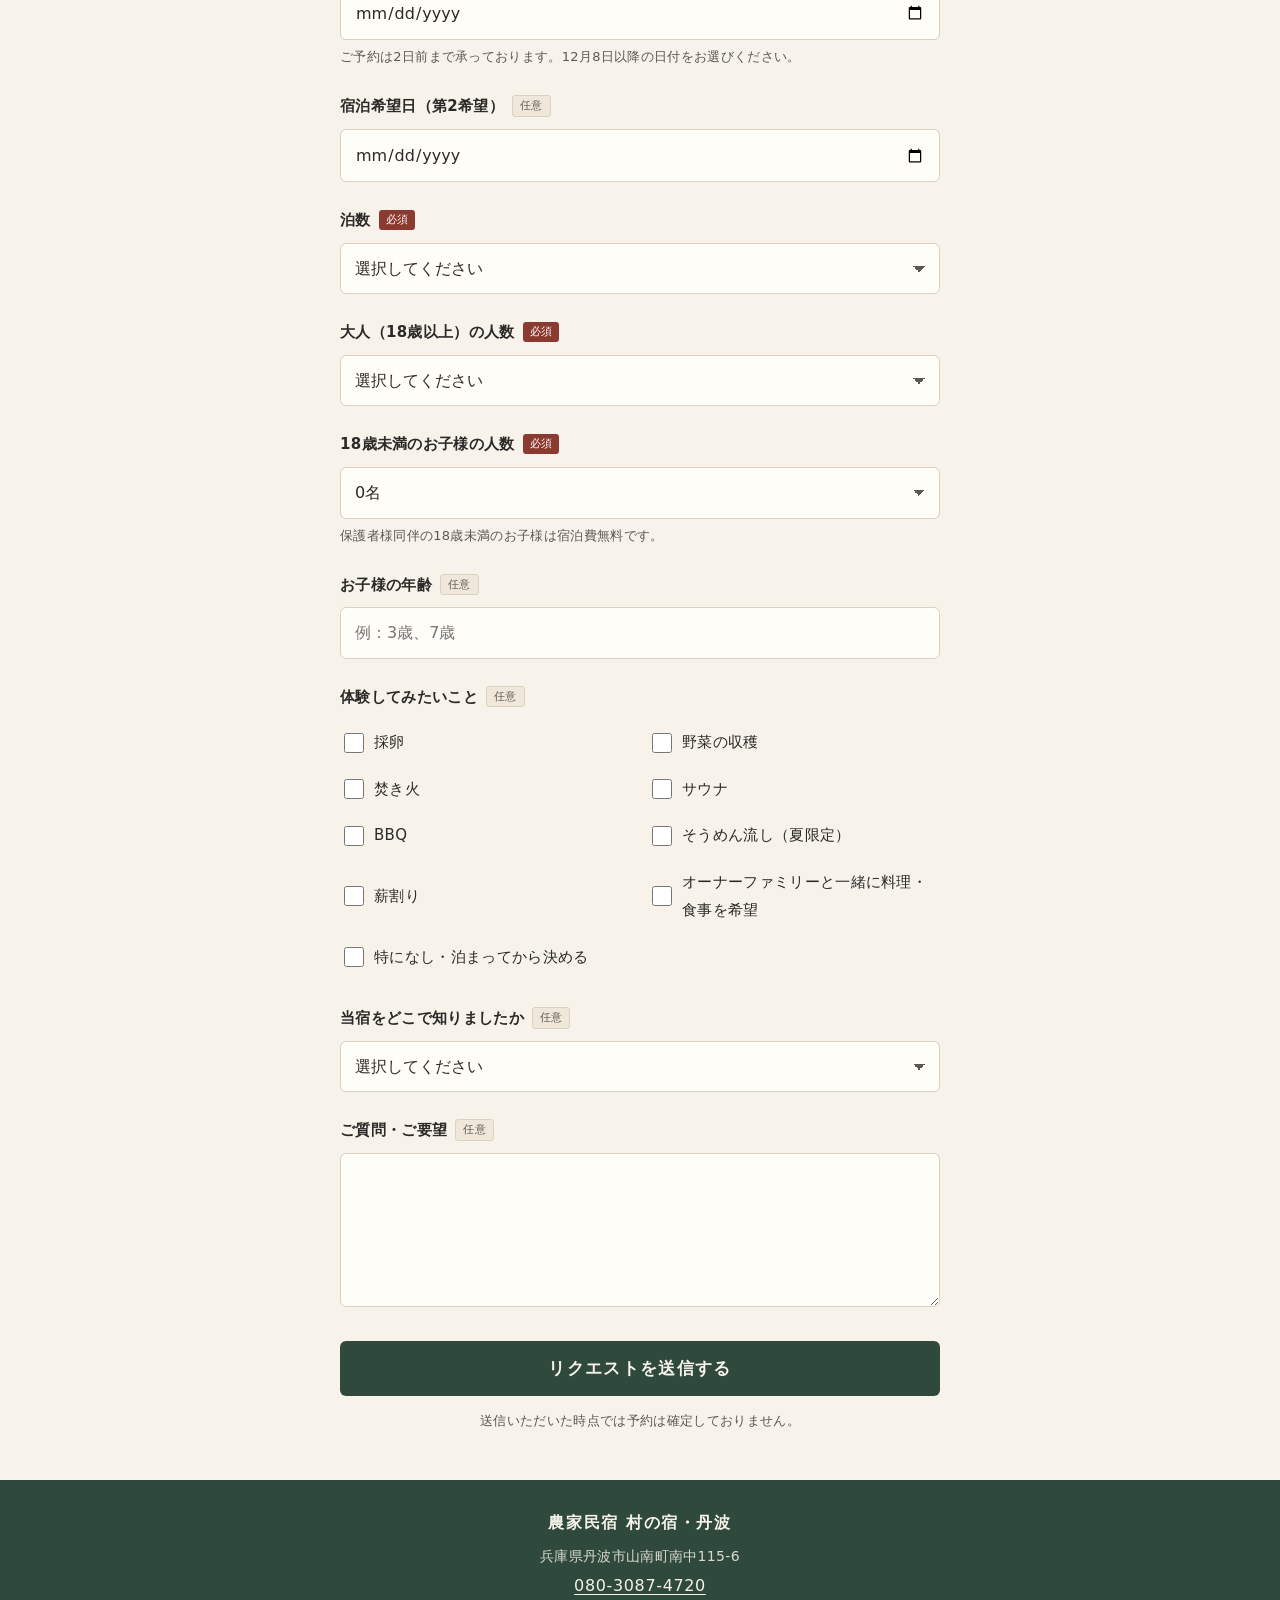
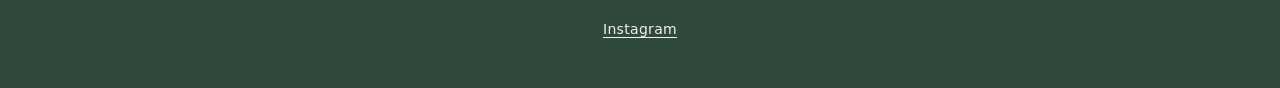
==== commit 37e9c807: "Update index.html" ====
--- a/index.html
+++ b/index.html
@@ -3,14 +3,14 @@
 <head>
 <meta charset="UTF-8">
 <meta name="viewport" content="width=device-width, initial-scale=1">
-<title>ご予約リクエスト｜農家民宿 村の宿（兵庫県丹波市）</title>
-<meta name="description" content="兵庫県丹波市の1日1組限定・一棟貸し「農家民宿 村の宿」の予約リクエストフォームです。">
+<title>ご予約リクエスト｜農家民宿 村の宿・丹波（兵庫県丹波市）</title>
+<meta name="description" content="兵庫県丹波市の1日1組限定・一棟貸し「農家民宿 村の宿・丹波」の予約リクエストフォームです。">
 <link rel="stylesheet" href="style.css">
 </head>
 <body>
 
 <header class="hero">
-  <h1 class="hero-title">農家民宿 村の宿</h1>
+  <h1 class="hero-title">農家民宿 村の宿・丹波</h1>
   <p class="hero-place">
     兵庫県丹波市山南町南中115-6<br>
     1日1組限定・一棟貸し
@@ -23,7 +23,7 @@
   <section class="intro">
     <p class="lead">みんなの村の暮らしを、まるごと体験できます</p>
     <p>
-      みんなの村には、1日1組限定の一棟貸し「農家民宿 村の宿」があります。<br>
+      みんなの村には、1日1組限定の一棟貸し「農家民宿 村の宿・丹波」があります。<br>
       ゆっくり泊まるだけでも、野菜の収穫や採卵等の農作業、<br>
       サウナや農道散歩を楽しんでいただくのも自由です。
     </p>
@@ -222,7 +222,7 @@
 
 <!-- ============ 4. フッター ============ -->
 <footer class="site-footer">
-  <p class="footer-name">農家民宿 村の宿</p>
+  <p class="footer-name">農家民宿 村の宿・丹波</p>
   <p class="footer-addr">兵庫県丹波市山南町南中115-6</p>
   <p class="footer-tel">
     <a href="tel:08030874720">080-3087-4720</a>
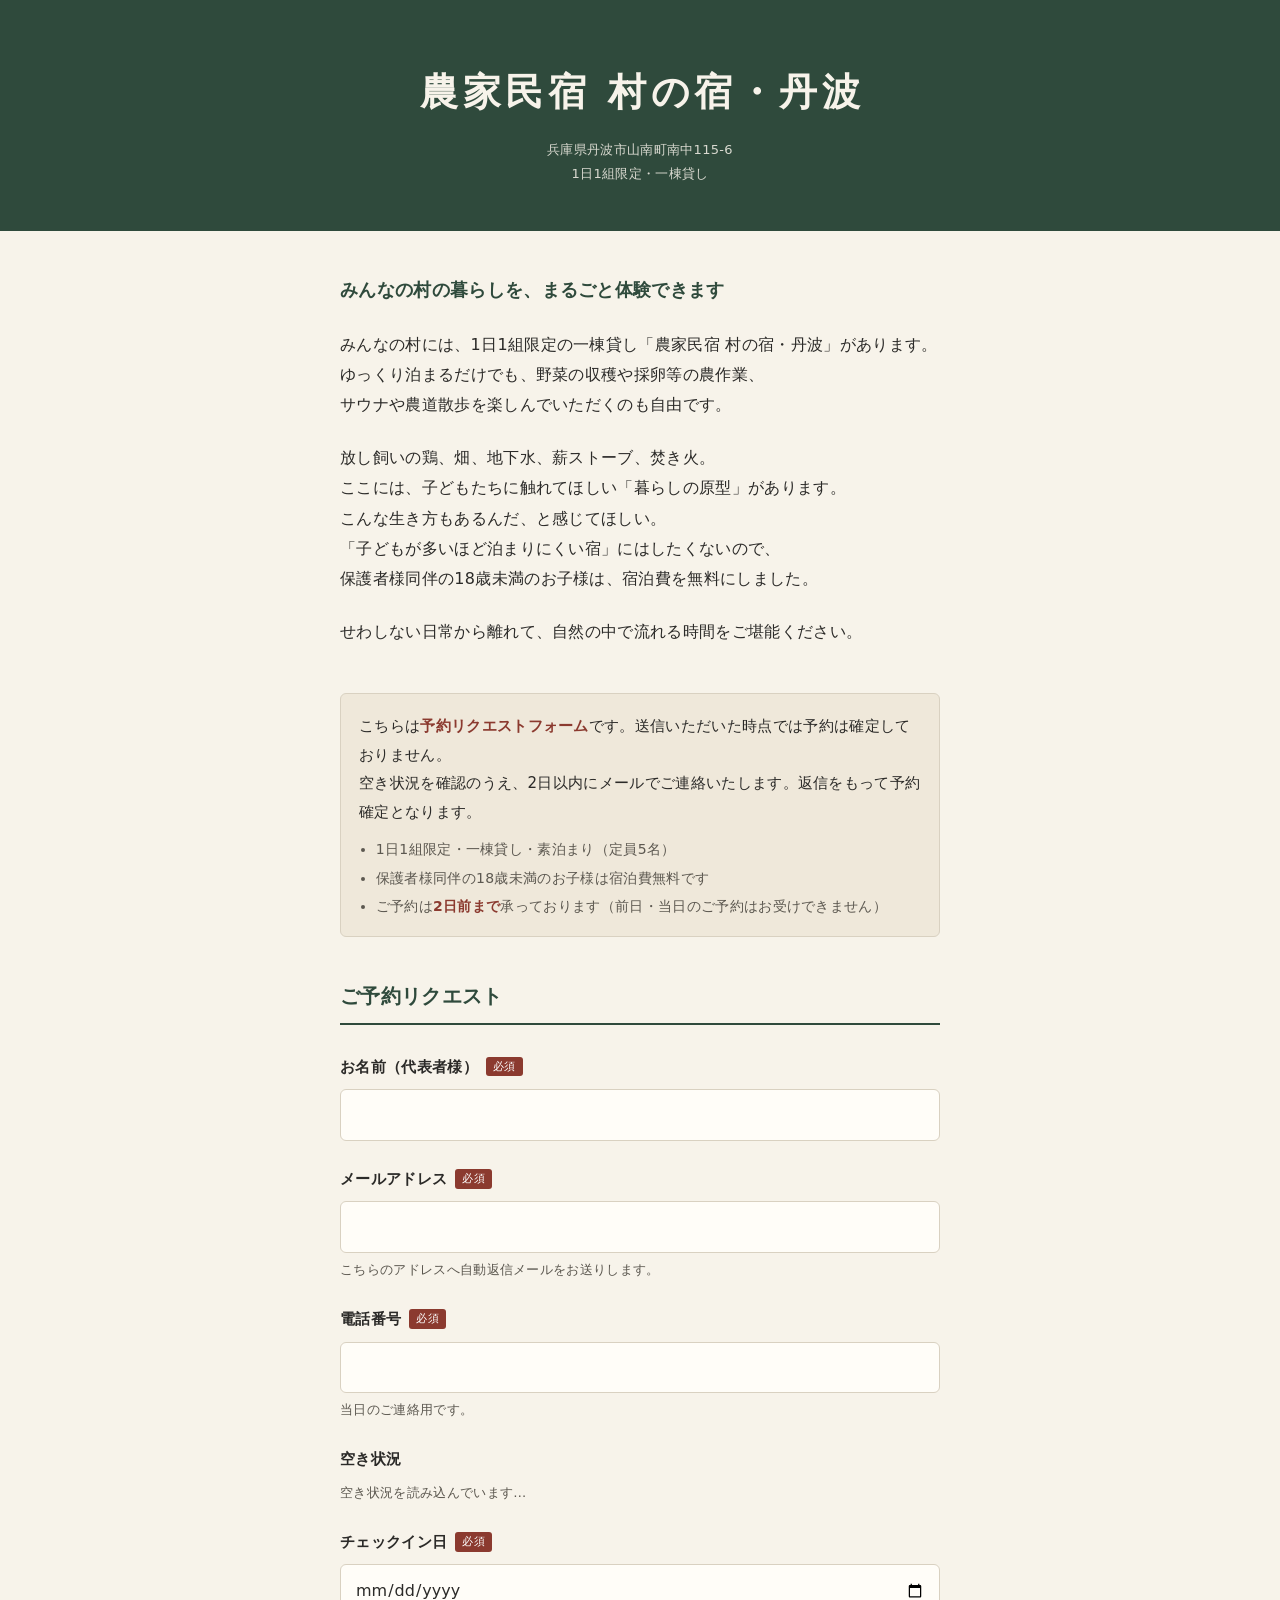
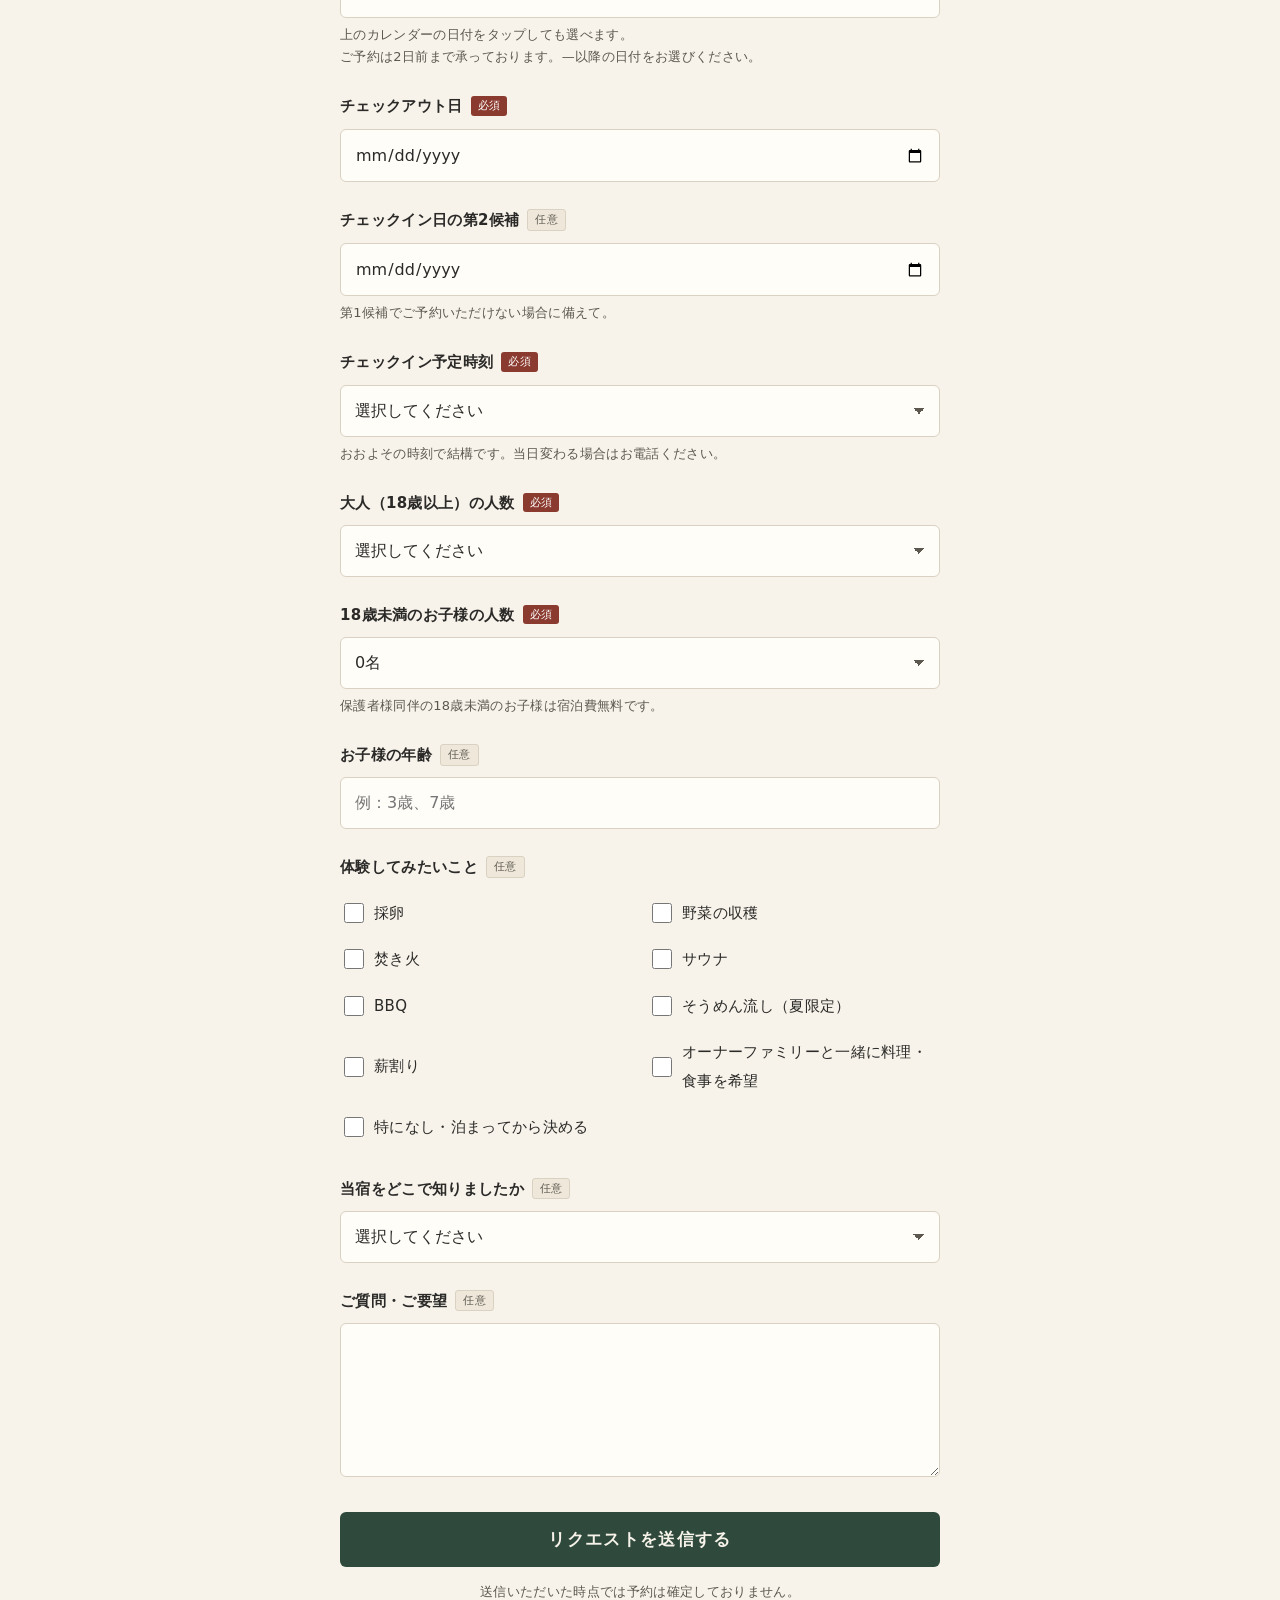
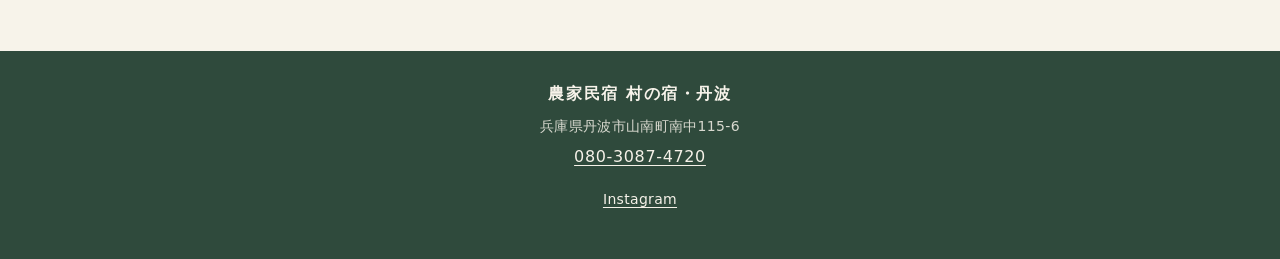
==== commit 9f15f2ff: "Update index.html" ====
--- a/index.html
+++ b/index.html
@@ -97,34 +97,52 @@
             <span class="lg-ok">○</span>ご予約いただけます
             <span class="lg-ng">×</span>ご予約いただけません
           </p>
+          <p class="cal-tap-hint">
+            日付をタップすると、チェックイン日→チェックアウト日の順に選べます。
+          </p>
         </div>
 
         <p class="cal-status" id="calStatus">空き状況を読み込んでいます…</p>
       </div>
 
       <div class="field">
-        <label for="date1">宿泊希望日（第1希望）<span class="req">必須</span></label>
-        <input type="date" id="date1" name="date1" required>
-        <p class="date-judge" id="date1Judge" hidden></p>
+        <label for="checkin">チェックイン日<span class="req">必須</span></label>
+        <input type="date" id="checkin" name="checkin" required>
+        <p class="date-judge" id="checkinJudge" hidden></p>
         <p class="hint">
+          上のカレンダーの日付をタップしても選べます。<br>
           ご予約は2日前まで承っております。<span class="js-min-date">—</span>以降の日付をお選びください。
         </p>
       </div>
 
       <div class="field">
-        <label for="date2">宿泊希望日（第2希望）<span class="opt">任意</span></label>
+        <label for="checkout">チェックアウト日<span class="req">必須</span></label>
+        <input type="date" id="checkout" name="checkout" required>
+        <p class="date-judge" id="checkoutJudge" hidden></p>
+        <p class="nights-display" id="nightsDisplay" hidden></p>
+      </div>
+
+      <div class="field">
+        <label for="date2">チェックイン日の第2候補<span class="opt">任意</span></label>
         <input type="date" id="date2" name="date2">
         <p class="date-judge" id="date2Judge" hidden></p>
-      </div>
-
-      <div class="field">
-        <label for="nights">泊数<span class="req">必須</span></label>
-        <select id="nights" name="nights" required>
+        <p class="hint">第1候補でご予約いただけない場合に備えて。</p>
+      </div>
+
+      <div class="field">
+        <label for="checkinTime">チェックイン予定時刻<span class="req">必須</span></label>
+        <select id="checkinTime" name="checkinTime" required>
           <option value="">選択してください</option>
-          <option value="1泊">1泊</option>
-          <option value="2泊">2泊</option>
-          <option value="3泊以上">3泊以上</option>
-        </select>
+          <option value="13:00頃">13:00頃</option>
+          <option value="14:00頃">14:00頃</option>
+          <option value="15:00頃">15:00頃</option>
+          <option value="16:00頃">16:00頃</option>
+          <option value="17:00頃">17:00頃</option>
+          <option value="18:00頃">18:00頃</option>
+          <option value="19:00以降">19:00以降</option>
+          <option value="未定（前日までにご連絡します）">未定（前日までにご連絡します）</option>
+        </select>
+        <p class="hint">おおよその時刻で結構です。当日変わる場合はお電話ください。</p>
       </div>
 
       <div class="field">
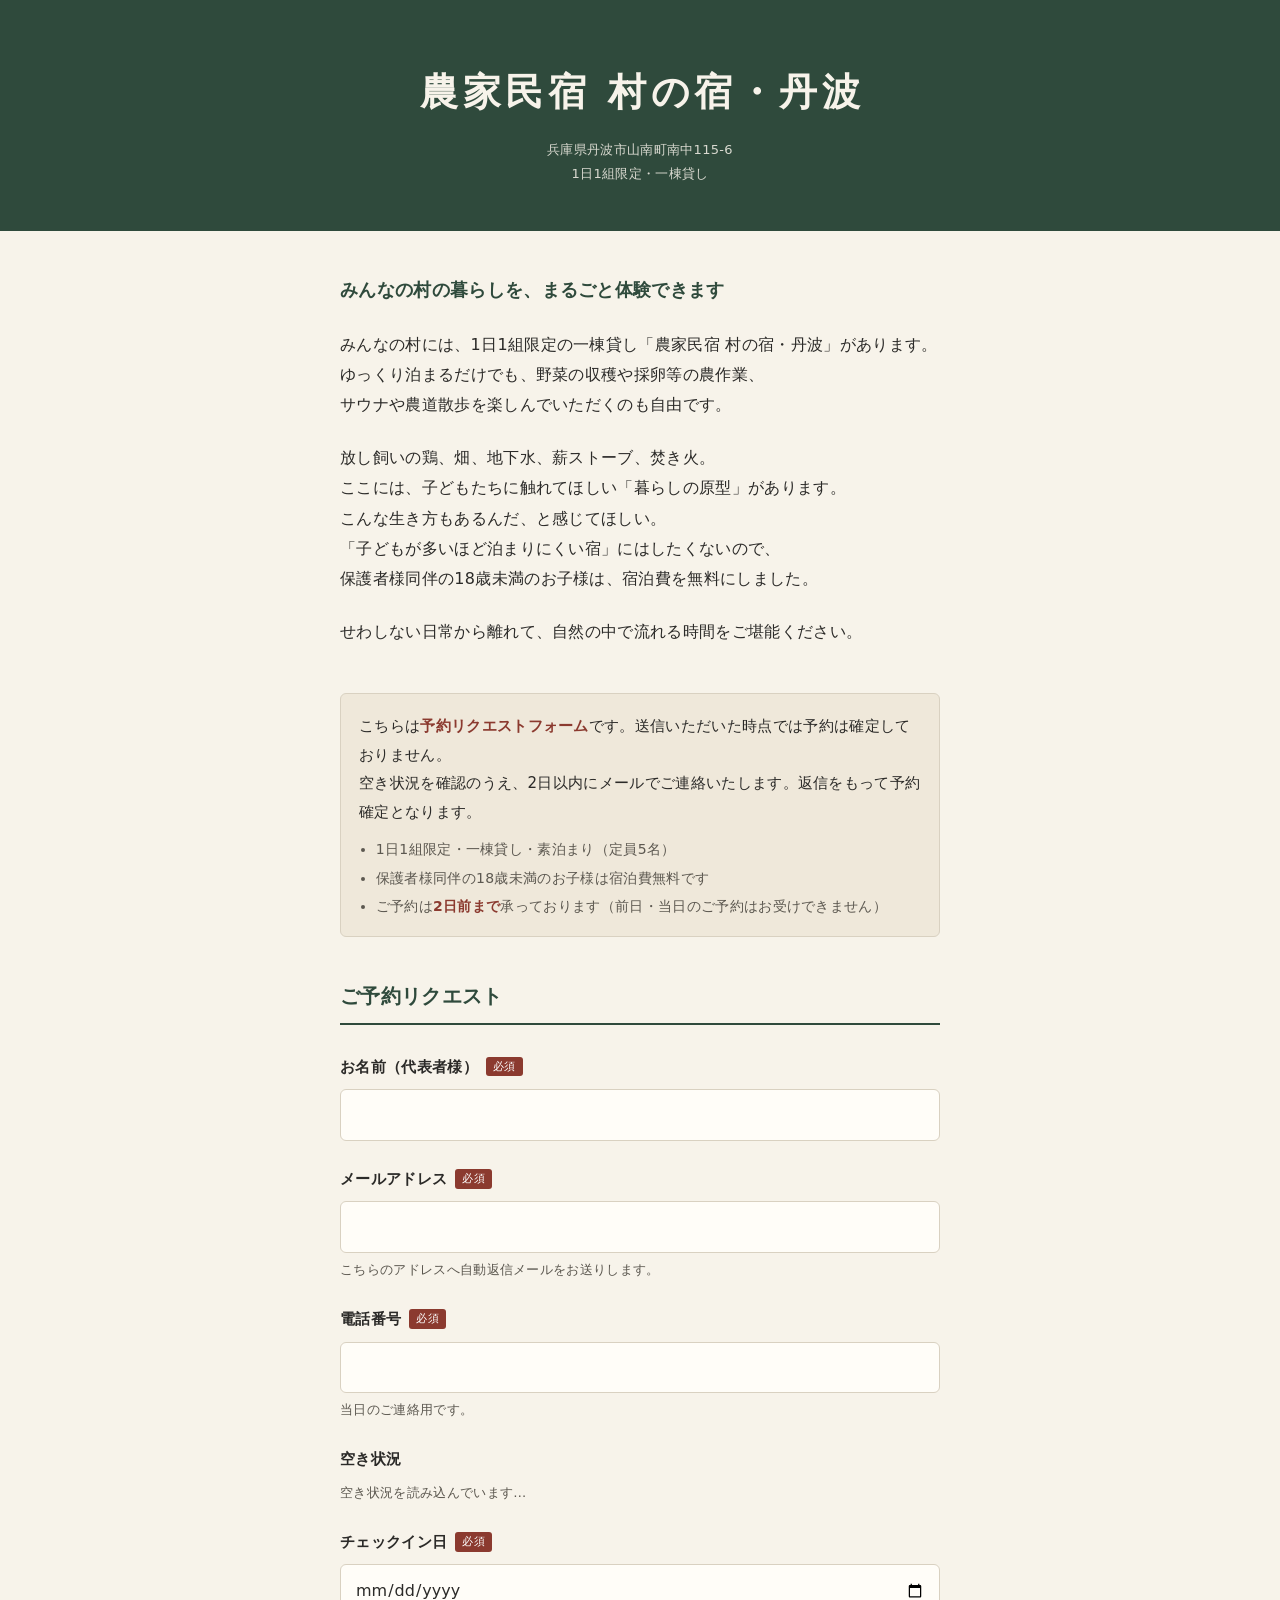
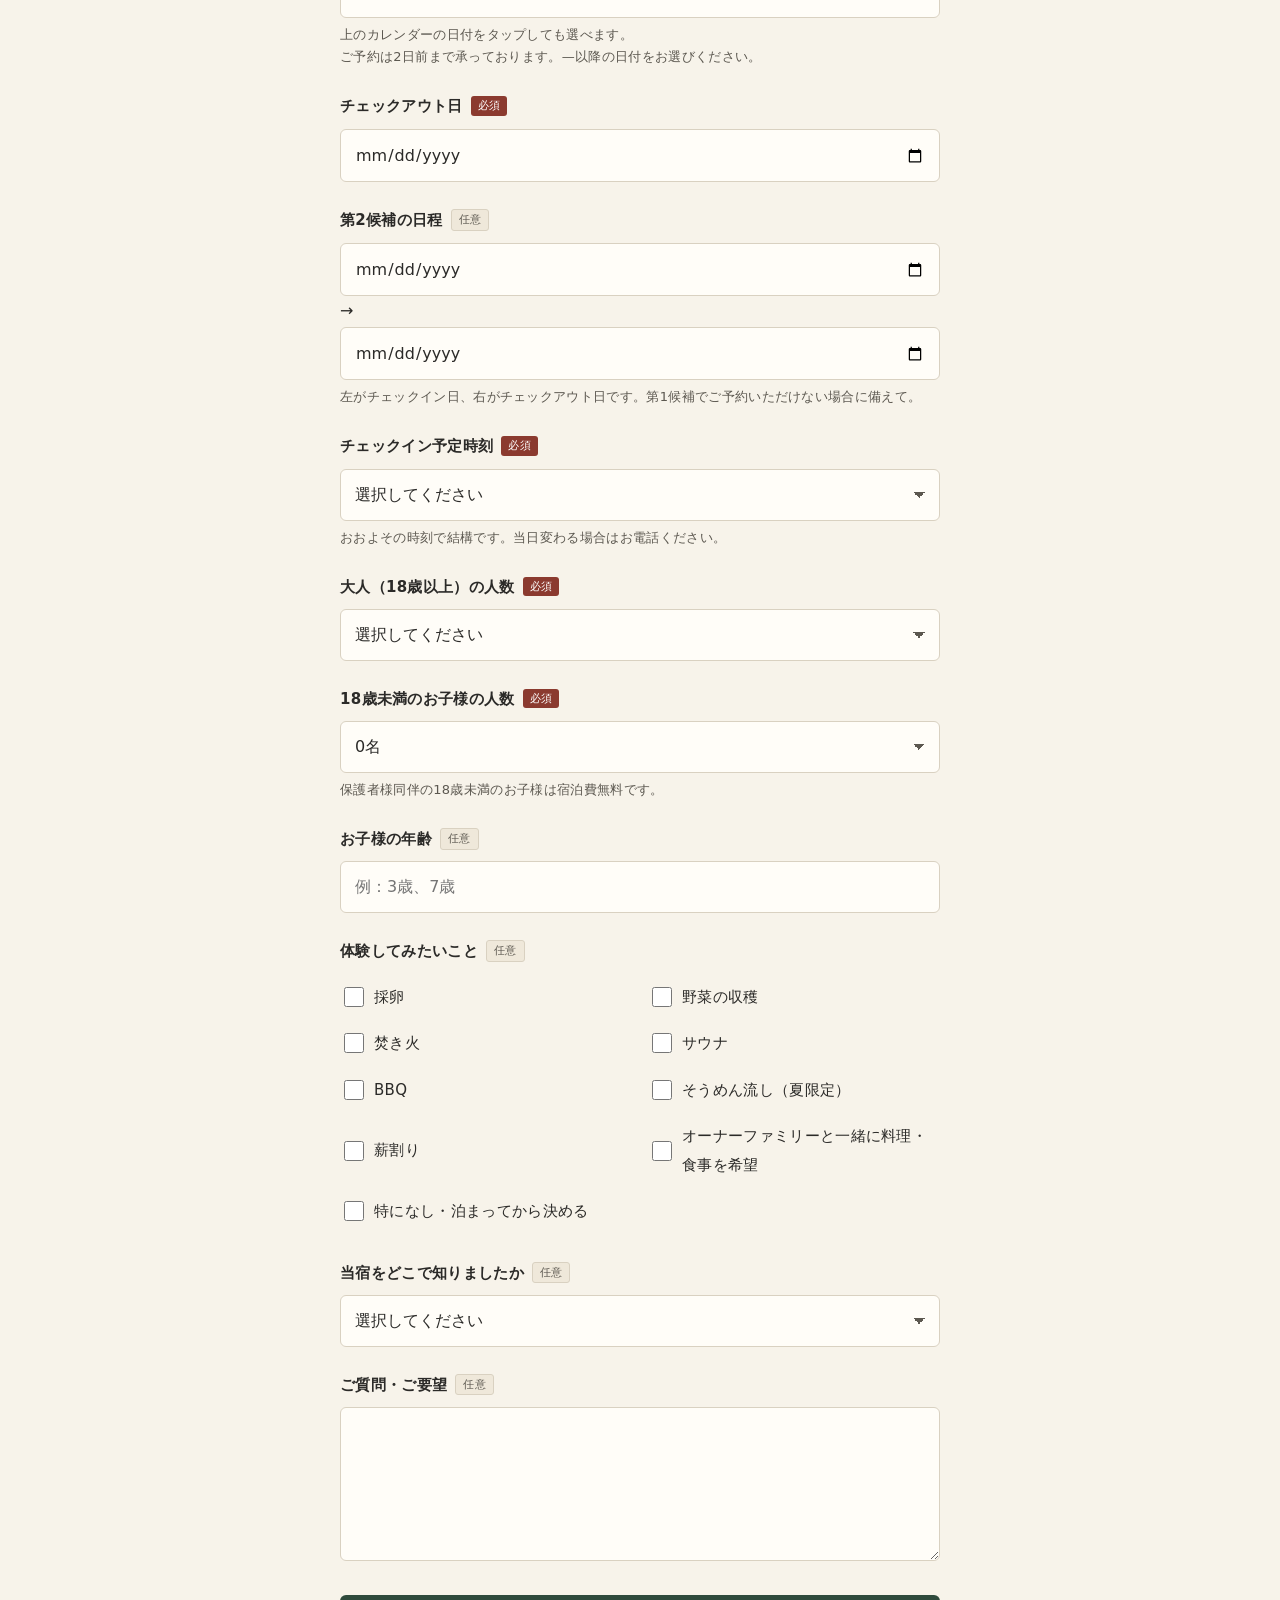
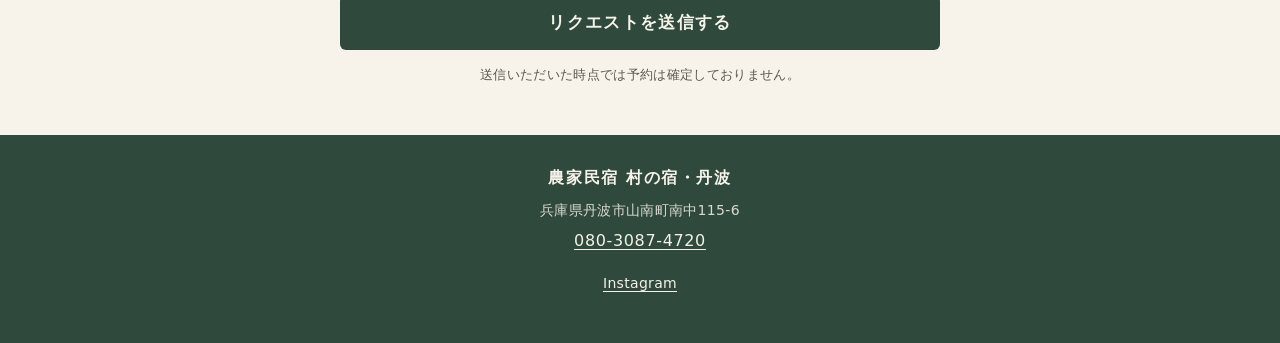
==== commit 01c9c90a: "Update index.html" ====
--- a/index.html
+++ b/index.html
@@ -20,7 +20,7 @@
 <main>
 
   <!-- ============ 1. 宿の紹介文（要件書の確定稿。変更しないこと） ============ -->
-  <section class="intro">
+  <section class="intro" id="introSection">
     <p class="lead">みんなの村の暮らしを、まるごと体験できます</p>
     <p>
       みんなの村には、1日1組限定の一棟貸し「農家民宿 村の宿・丹波」があります。<br>
@@ -40,7 +40,7 @@
   </section>
 
   <!-- ============ 2. 注意書き ============ -->
-  <section class="notice">
+  <section class="notice" id="noticeSection">
     <p>
       こちらは<strong>予約リクエストフォーム</strong>です。送信いただいた時点では予約は確定しておりません。<br>
       空き状況を確認のうえ、2日以内にメールでご連絡いたします。返信をもって予約確定となります。
@@ -123,10 +123,14 @@
       </div>
 
       <div class="field">
-        <label for="date2">チェックイン日の第2候補<span class="opt">任意</span></label>
-        <input type="date" id="date2" name="date2">
+        <label for="date2Checkin">第2候補の日程<span class="opt">任意</span></label>
+        <div class="range-pair">
+          <input type="date" id="date2Checkin" name="date2Checkin" aria-label="第2候補のチェックイン日">
+          <span class="range-arrow">→</span>
+          <input type="date" id="date2Checkout" name="date2Checkout" aria-label="第2候補のチェックアウト日">
+        </div>
         <p class="date-judge" id="date2Judge" hidden></p>
-        <p class="hint">第1候補でご予約いただけない場合に備えて。</p>
+        <p class="hint">左がチェックイン日、右がチェックアウト日です。第1候補でご予約いただけない場合に備えて。</p>
       </div>
 
       <div class="field">
--- a/style.css
+++ b/style.css
@@ -435,3 +435,36 @@
     gap: 0 16px;
   }
 }
+
+/* ---------- カレンダーの範囲選択（チェックイン→チェックアウト） ---------- */
+.cal-day.cal-ok { cursor: pointer; }
+.cal-day.cal-ok:hover { background: var(--kinari-deep); }
+
+.cal-day.cal-sel {
+  background: var(--midori);
+  border-radius: var(--radius);
+}
+.cal-day.cal-sel .d,
+.cal-day.cal-sel .m { color: #fff; }
+
+.cal-day.cal-range {
+  background: var(--kinari-deep);
+  box-shadow: inset 0 -3px 0 var(--midori);
+}
+
+.cal-tap-hint {
+  margin-top: 6px;
+  font-size: .82rem;
+  color: var(--sumi-light);
+}
+
+.nights-display {
+  margin-top: 8px;
+  padding: 8px 10px;
+  background: var(--kinari-deep);
+  border: 1px solid var(--line);
+  border-radius: var(--radius);
+  font-weight: 700;
+  color: var(--midori);
+  font-size: .95rem;
+}
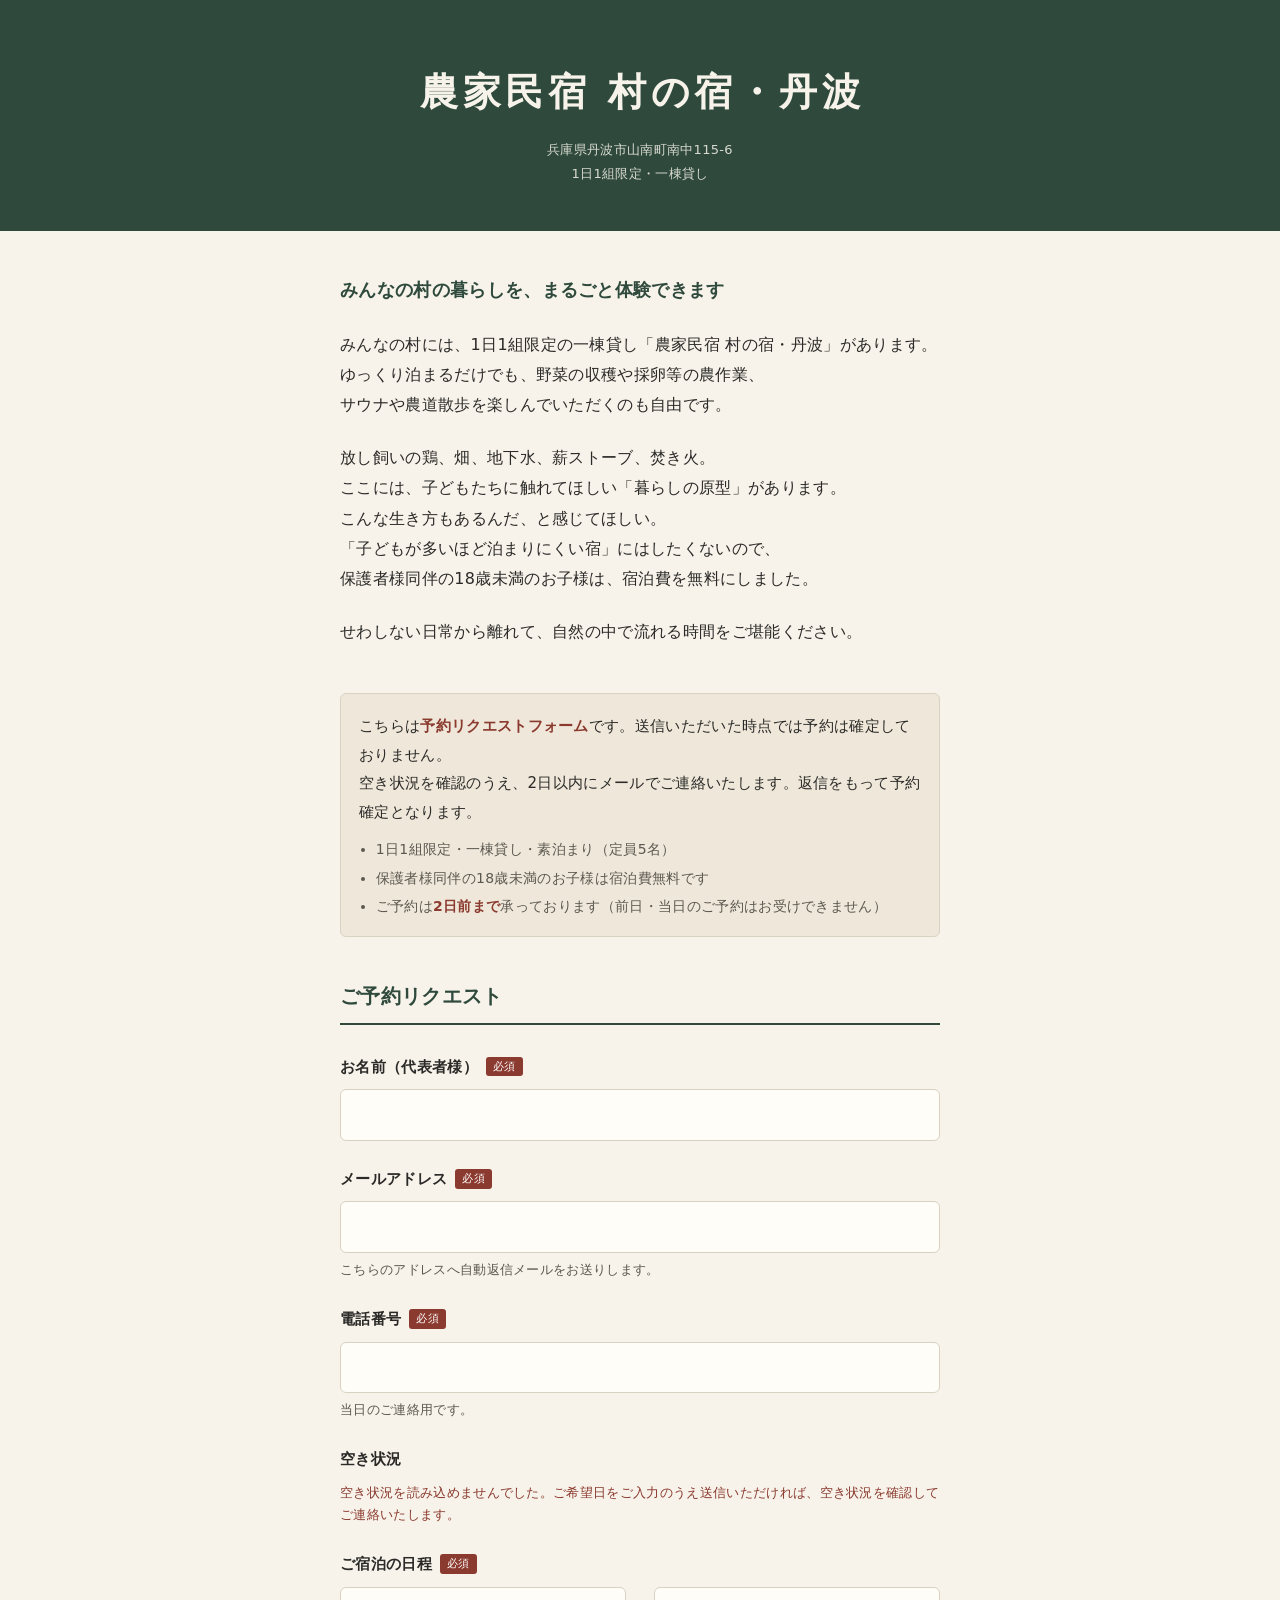
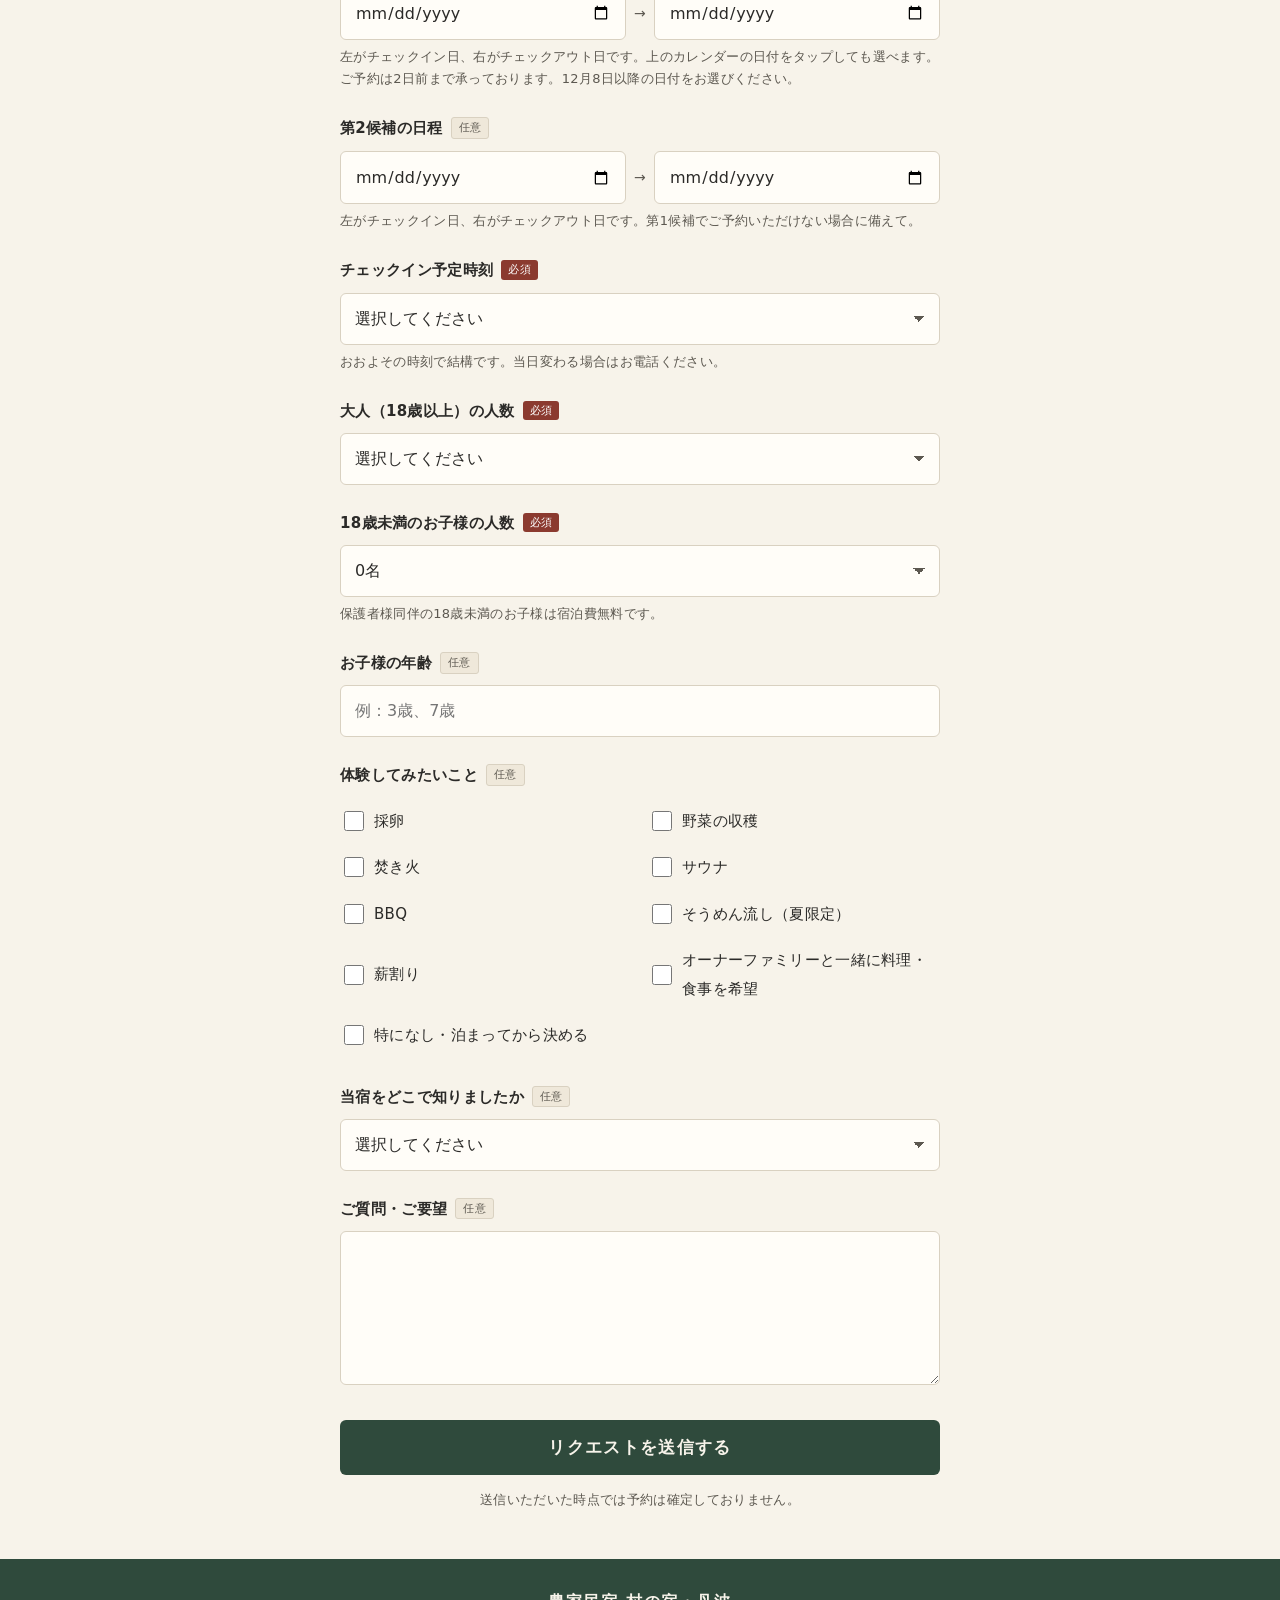
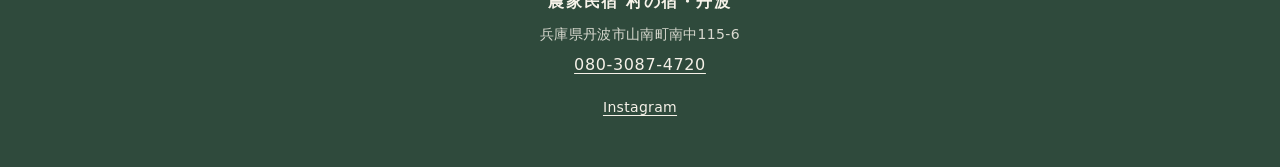
==== commit 776cc8fd: "Update index.html" ====
--- a/index.html
+++ b/index.html
@@ -106,20 +106,19 @@
       </div>
 
       <div class="field">
-        <label for="checkin">チェックイン日<span class="req">必須</span></label>
-        <input type="date" id="checkin" name="checkin" required>
+        <label for="checkin">ご宿泊の日程<span class="req">必須</span></label>
+        <div class="range-pair">
+          <input type="date" id="checkin" name="checkin" required aria-label="チェックイン日">
+          <span class="range-arrow">→</span>
+          <input type="date" id="checkout" name="checkout" required aria-label="チェックアウト日">
+        </div>
+        <p class="nights-display" id="nightsDisplay" hidden></p>
         <p class="date-judge" id="checkinJudge" hidden></p>
+        <p class="date-judge" id="checkoutJudge" hidden></p>
         <p class="hint">
-          上のカレンダーの日付をタップしても選べます。<br>
+          左がチェックイン日、右がチェックアウト日です。上のカレンダーの日付をタップしても選べます。<br>
           ご予約は2日前まで承っております。<span class="js-min-date">—</span>以降の日付をお選びください。
         </p>
-      </div>
-
-      <div class="field">
-        <label for="checkout">チェックアウト日<span class="req">必須</span></label>
-        <input type="date" id="checkout" name="checkout" required>
-        <p class="date-judge" id="checkoutJudge" hidden></p>
-        <p class="nights-display" id="nightsDisplay" hidden></p>
       </div>
 
       <div class="field">
--- a/style.css
+++ b/style.css
@@ -468,3 +468,16 @@
   color: var(--midori);
   font-size: .95rem;
 }
+
+/* 第2候補の日程（チェックイン→チェックアウトを横並びに） */
+.range-pair {
+  display: flex;
+  align-items: center;
+  gap: 8px;
+}
+.range-pair input { flex: 1; min-width: 0; }
+.range-arrow {
+  flex: none;
+  color: var(--sumi-light);
+  font-size: 14px;
+}
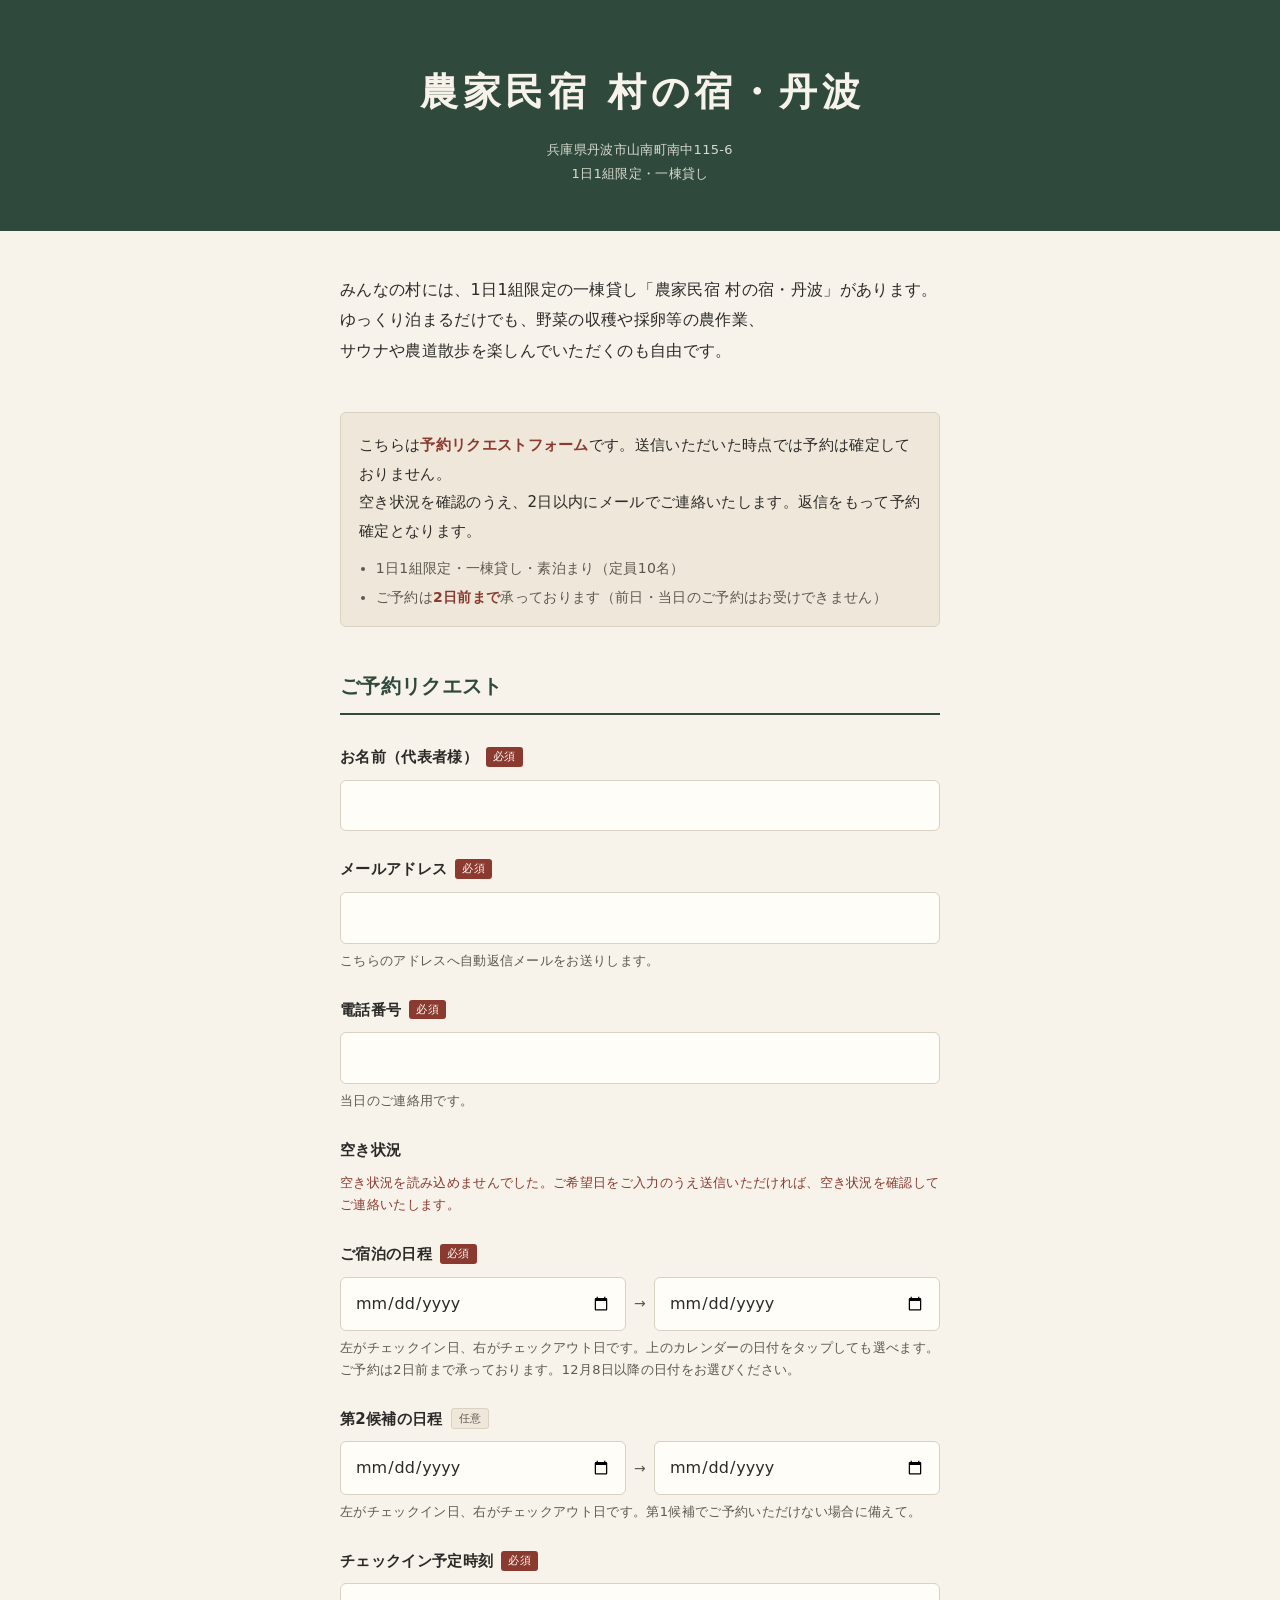
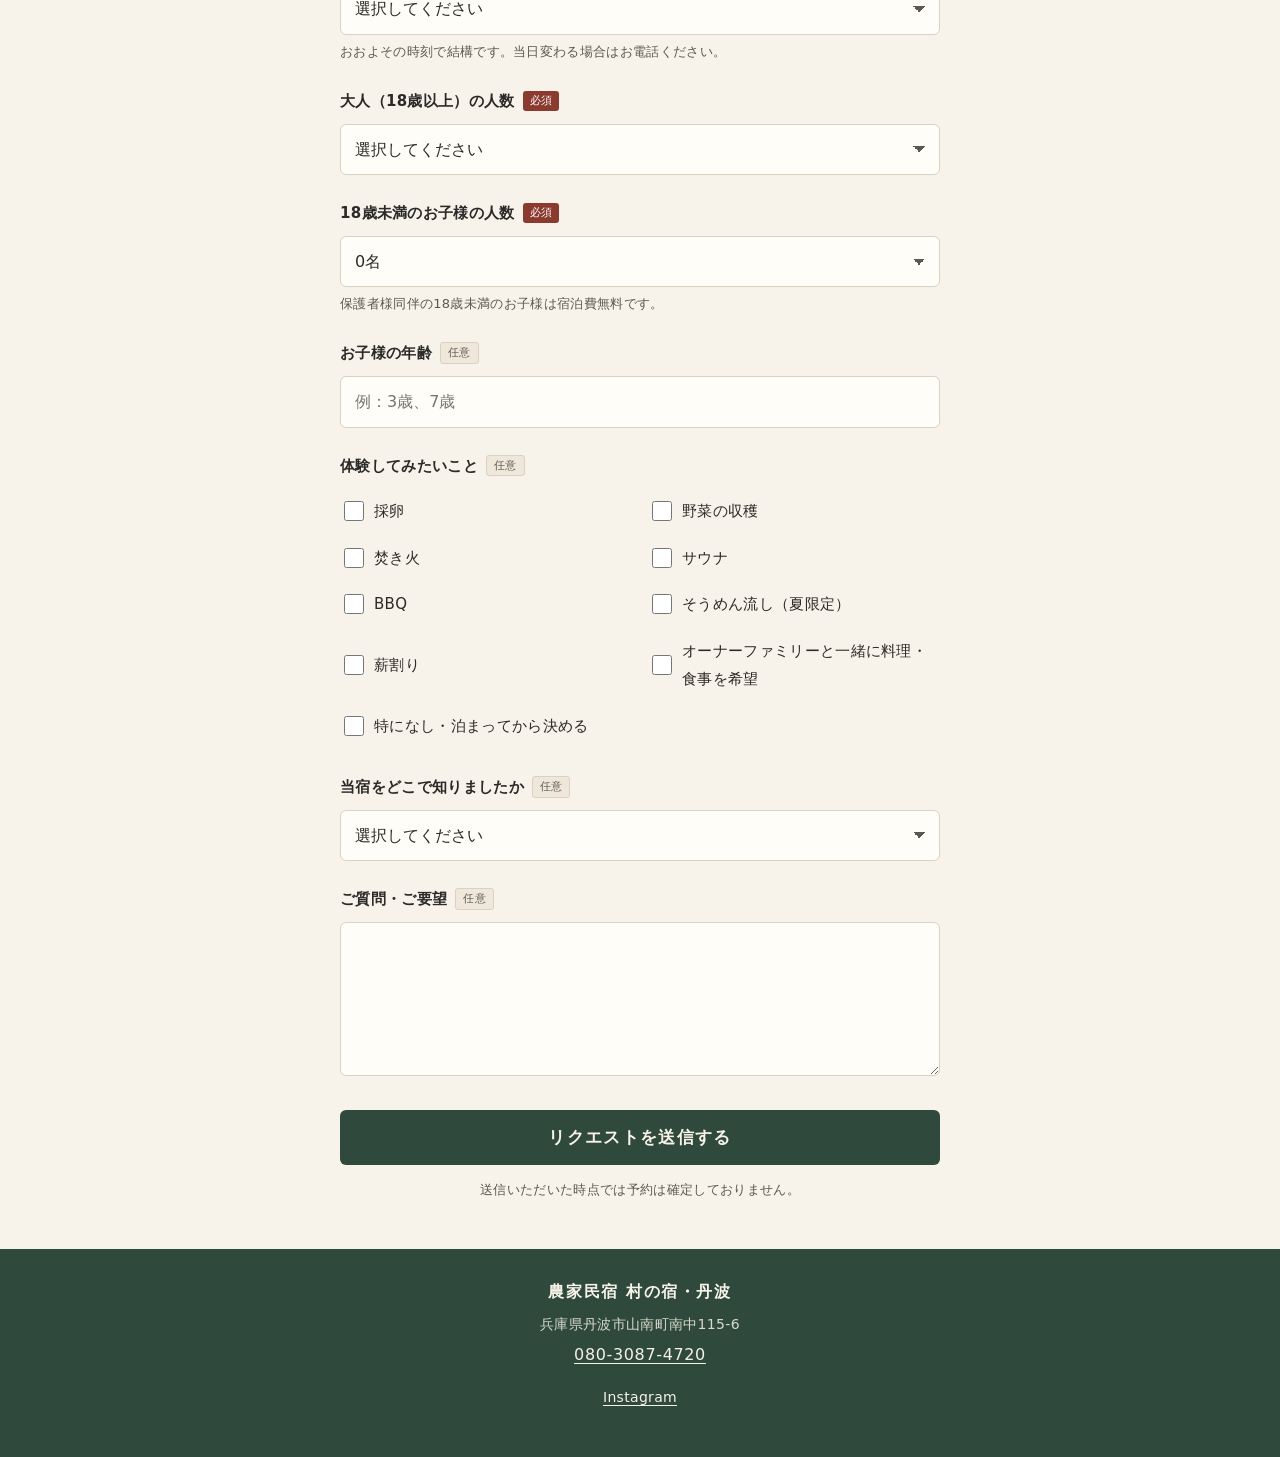
==== commit 00e1a761: "Update index.html" ====
--- a/index.html
+++ b/index.html
@@ -19,23 +19,12 @@
 
 <main>
 
-  <!-- ============ 1. 宿の紹介文（要件書の確定稿。変更しないこと） ============ -->
+  <!-- ============ 1. 宿の紹介文 ============ -->
   <section class="intro" id="introSection">
-    <p class="lead">みんなの村の暮らしを、まるごと体験できます</p>
     <p>
       みんなの村には、1日1組限定の一棟貸し「農家民宿 村の宿・丹波」があります。<br>
       ゆっくり泊まるだけでも、野菜の収穫や採卵等の農作業、<br>
       サウナや農道散歩を楽しんでいただくのも自由です。
-    </p>
-    <p>
-      放し飼いの鶏、畑、地下水、薪ストーブ、焚き火。<br>
-      ここには、子どもたちに触れてほしい「暮らしの原型」があります。<br>
-      こんな生き方もあるんだ、と感じてほしい。<br>
-      「子どもが多いほど泊まりにくい宿」にはしたくないので、<br>
-      保護者様同伴の18歳未満のお子様は、宿泊費を無料にしました。
-    </p>
-    <p>
-      せわしない日常から離れて、自然の中で流れる時間をご堪能ください。
     </p>
   </section>
 
@@ -46,8 +35,7 @@
       空き状況を確認のうえ、2日以内にメールでご連絡いたします。返信をもって予約確定となります。
     </p>
     <ul>
-      <li>1日1組限定・一棟貸し・素泊まり（定員5名）</li>
-      <li>保護者様同伴の18歳未満のお子様は宿泊費無料です</li>
+      <li>1日1組限定・一棟貸し・素泊まり（定員10名）</li>
       <li>ご予約は<strong>2日前まで</strong>承っております（前日・当日のご予約はお受けできません）</li>
     </ul>
   </section>
@@ -157,6 +145,11 @@
           <option value="3">3名</option>
           <option value="4">4名</option>
           <option value="5">5名</option>
+          <option value="6">6名</option>
+          <option value="7">7名</option>
+          <option value="8">8名</option>
+          <option value="9">9名</option>
+          <option value="10">10名</option>
         </select>
       </div>
 
@@ -168,10 +161,15 @@
           <option value="2">2名</option>
           <option value="3">3名</option>
           <option value="4">4名</option>
+          <option value="5">5名</option>
+          <option value="6">6名</option>
+          <option value="7">7名</option>
+          <option value="8">8名</option>
+          <option value="9">9名</option>
         </select>
         <p class="hint">保護者様同伴の18歳未満のお子様は宿泊費無料です。</p>
         <p class="inline-warn" id="capacityWarn" hidden>
-          定員は5名です。合計人数をご確認ください。
+          定員は10名です。合計人数をご確認ください。
         </p>
       </div>
 
